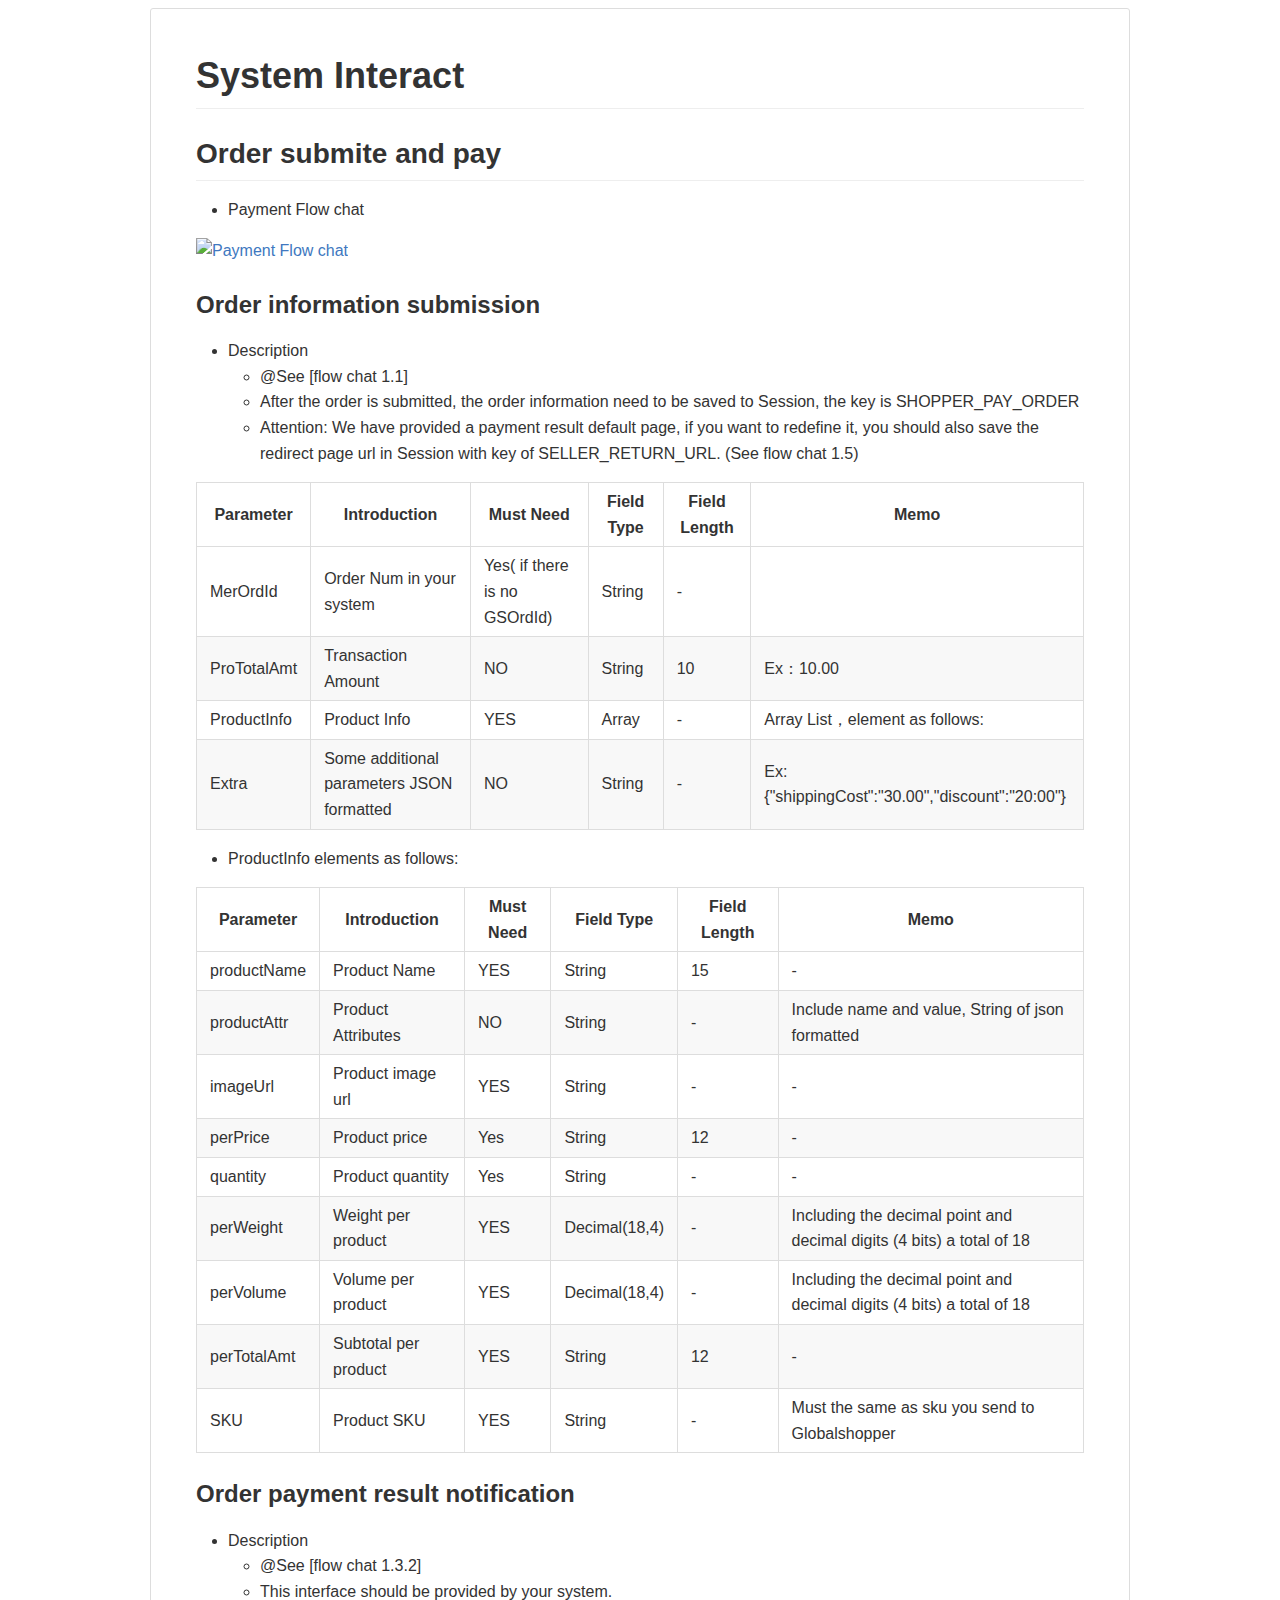
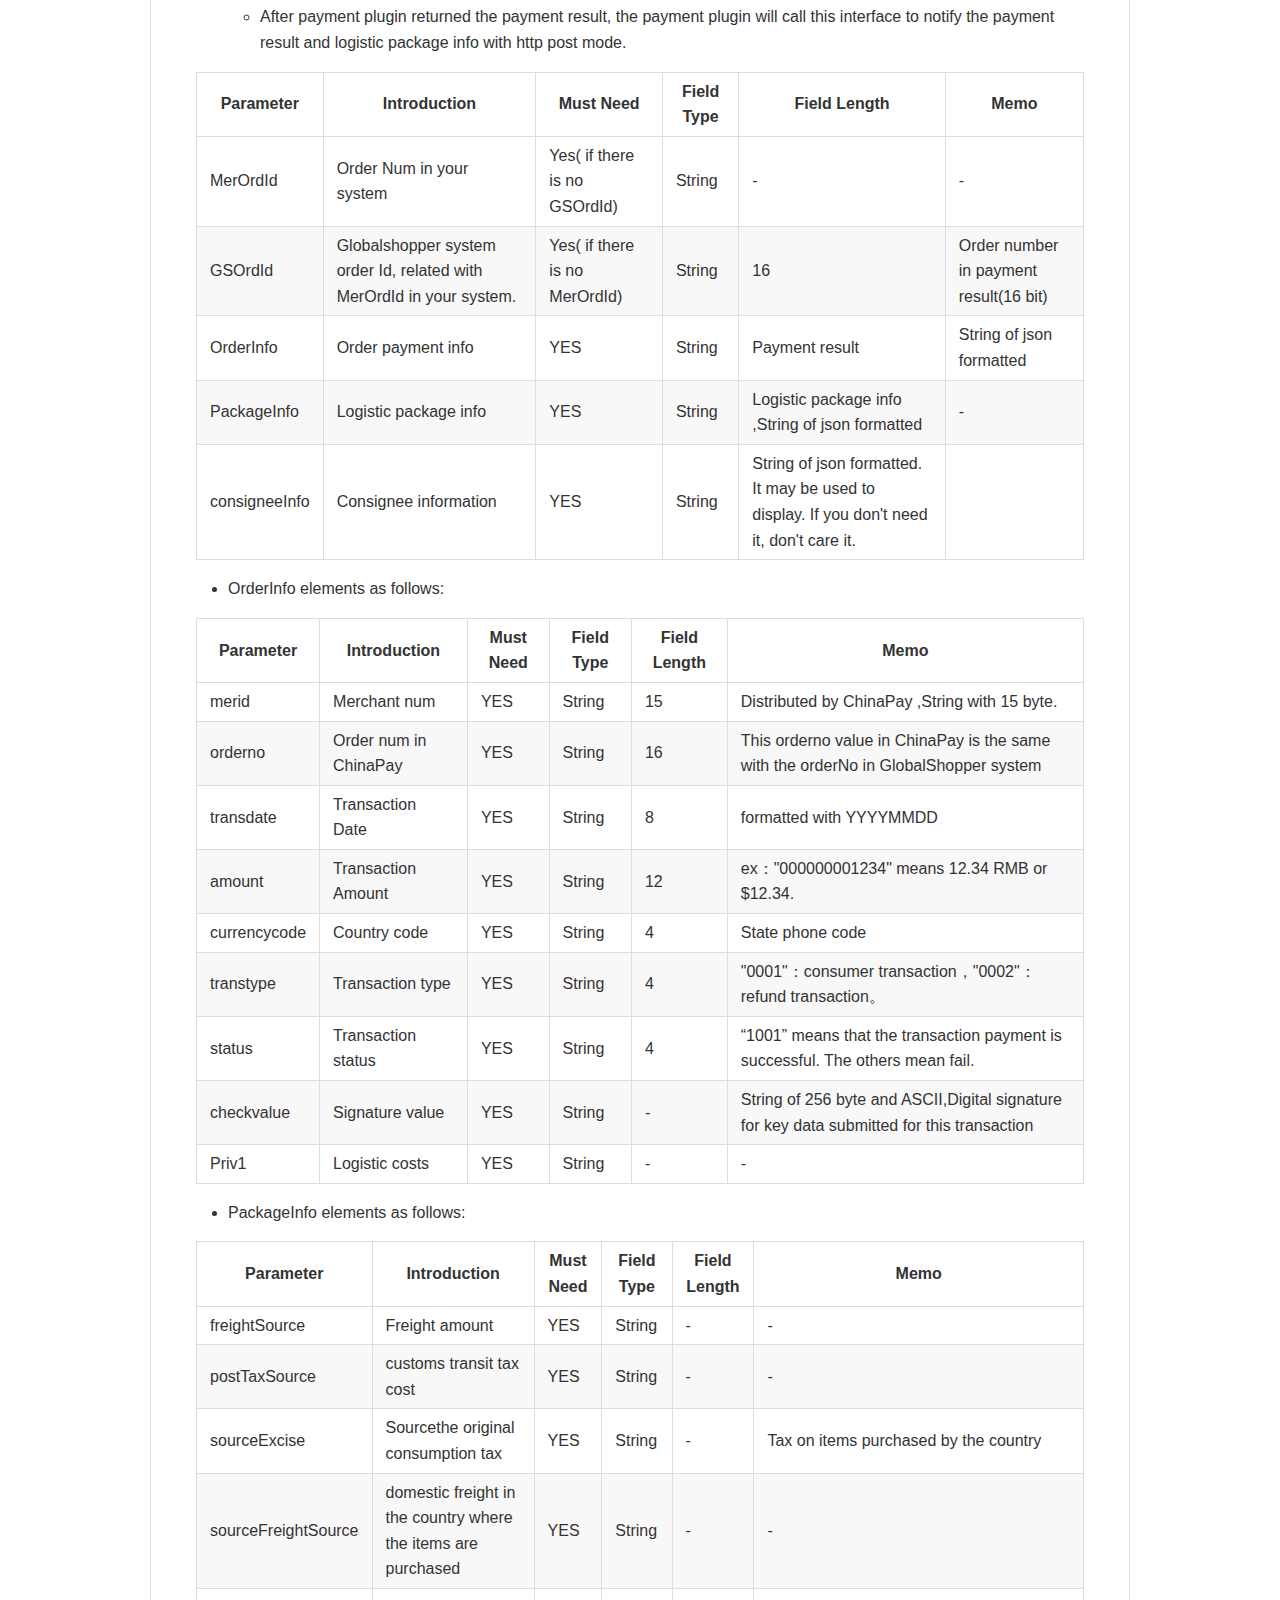
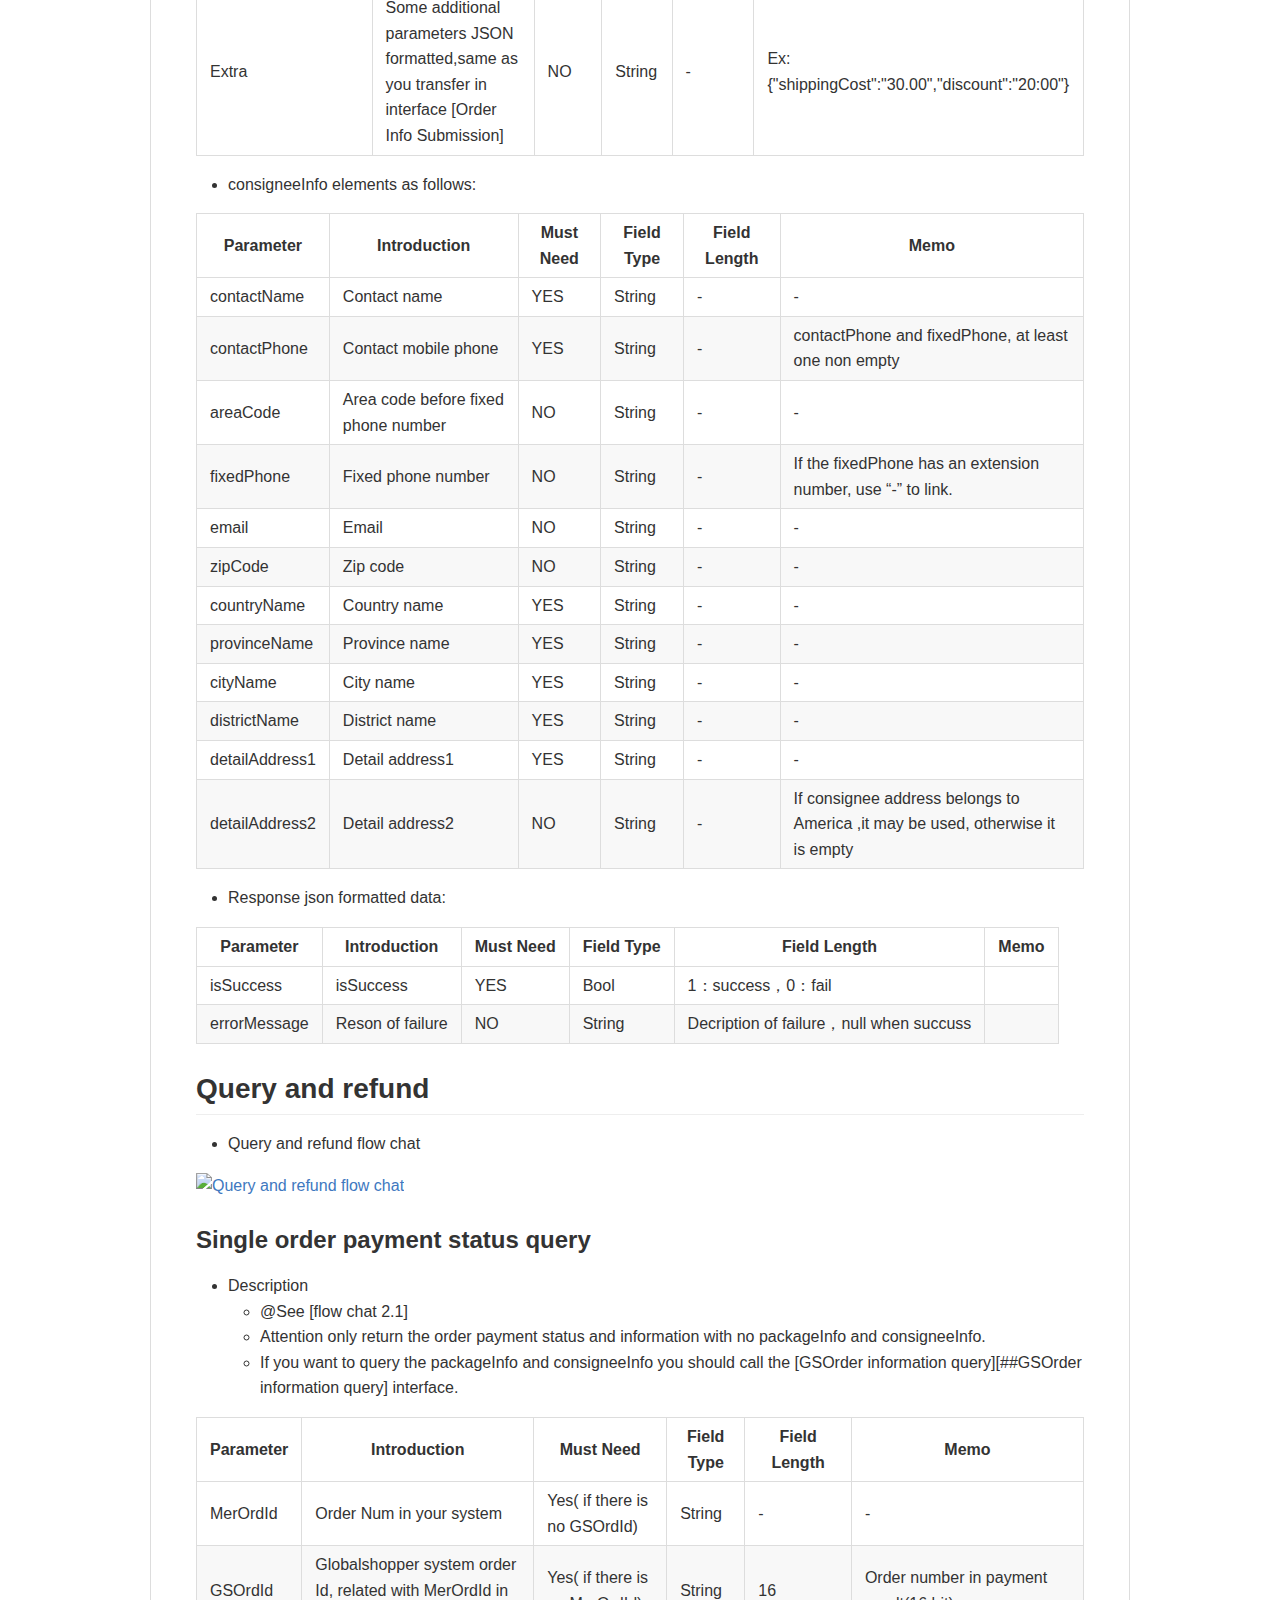
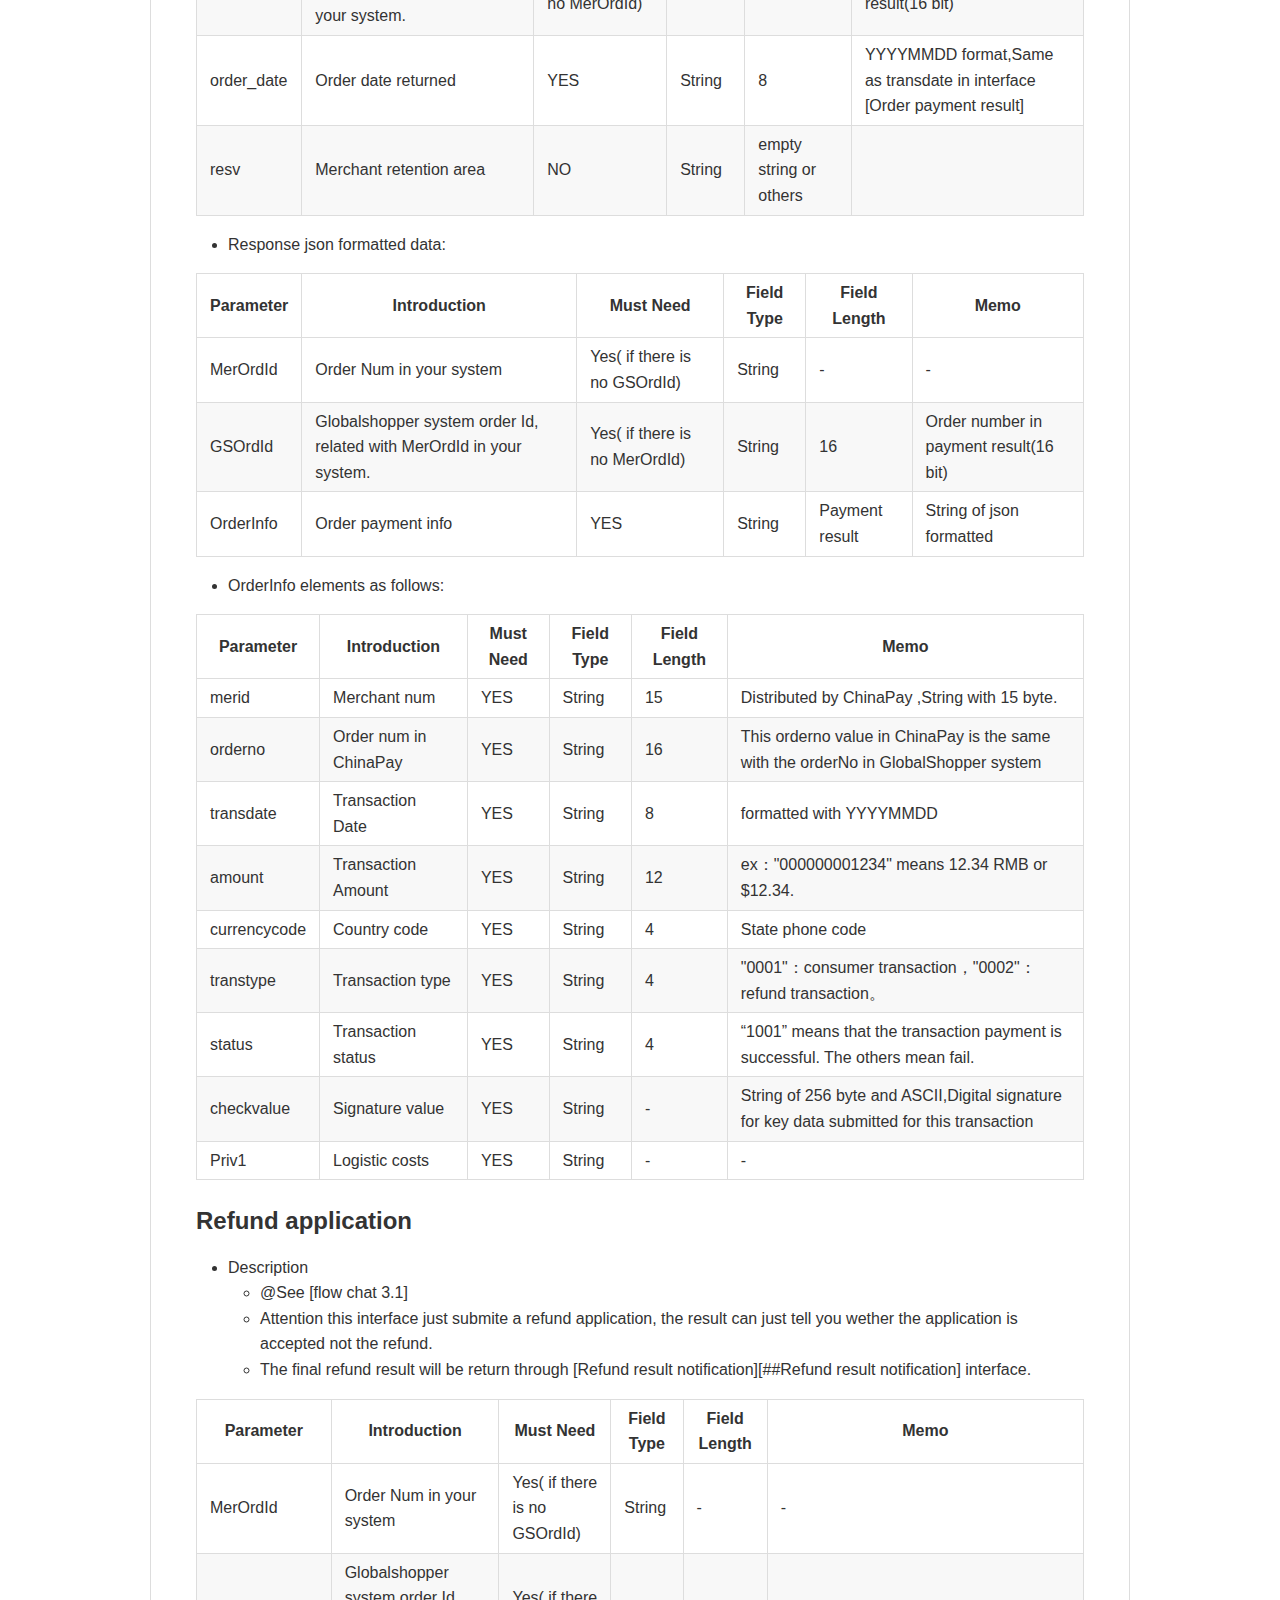
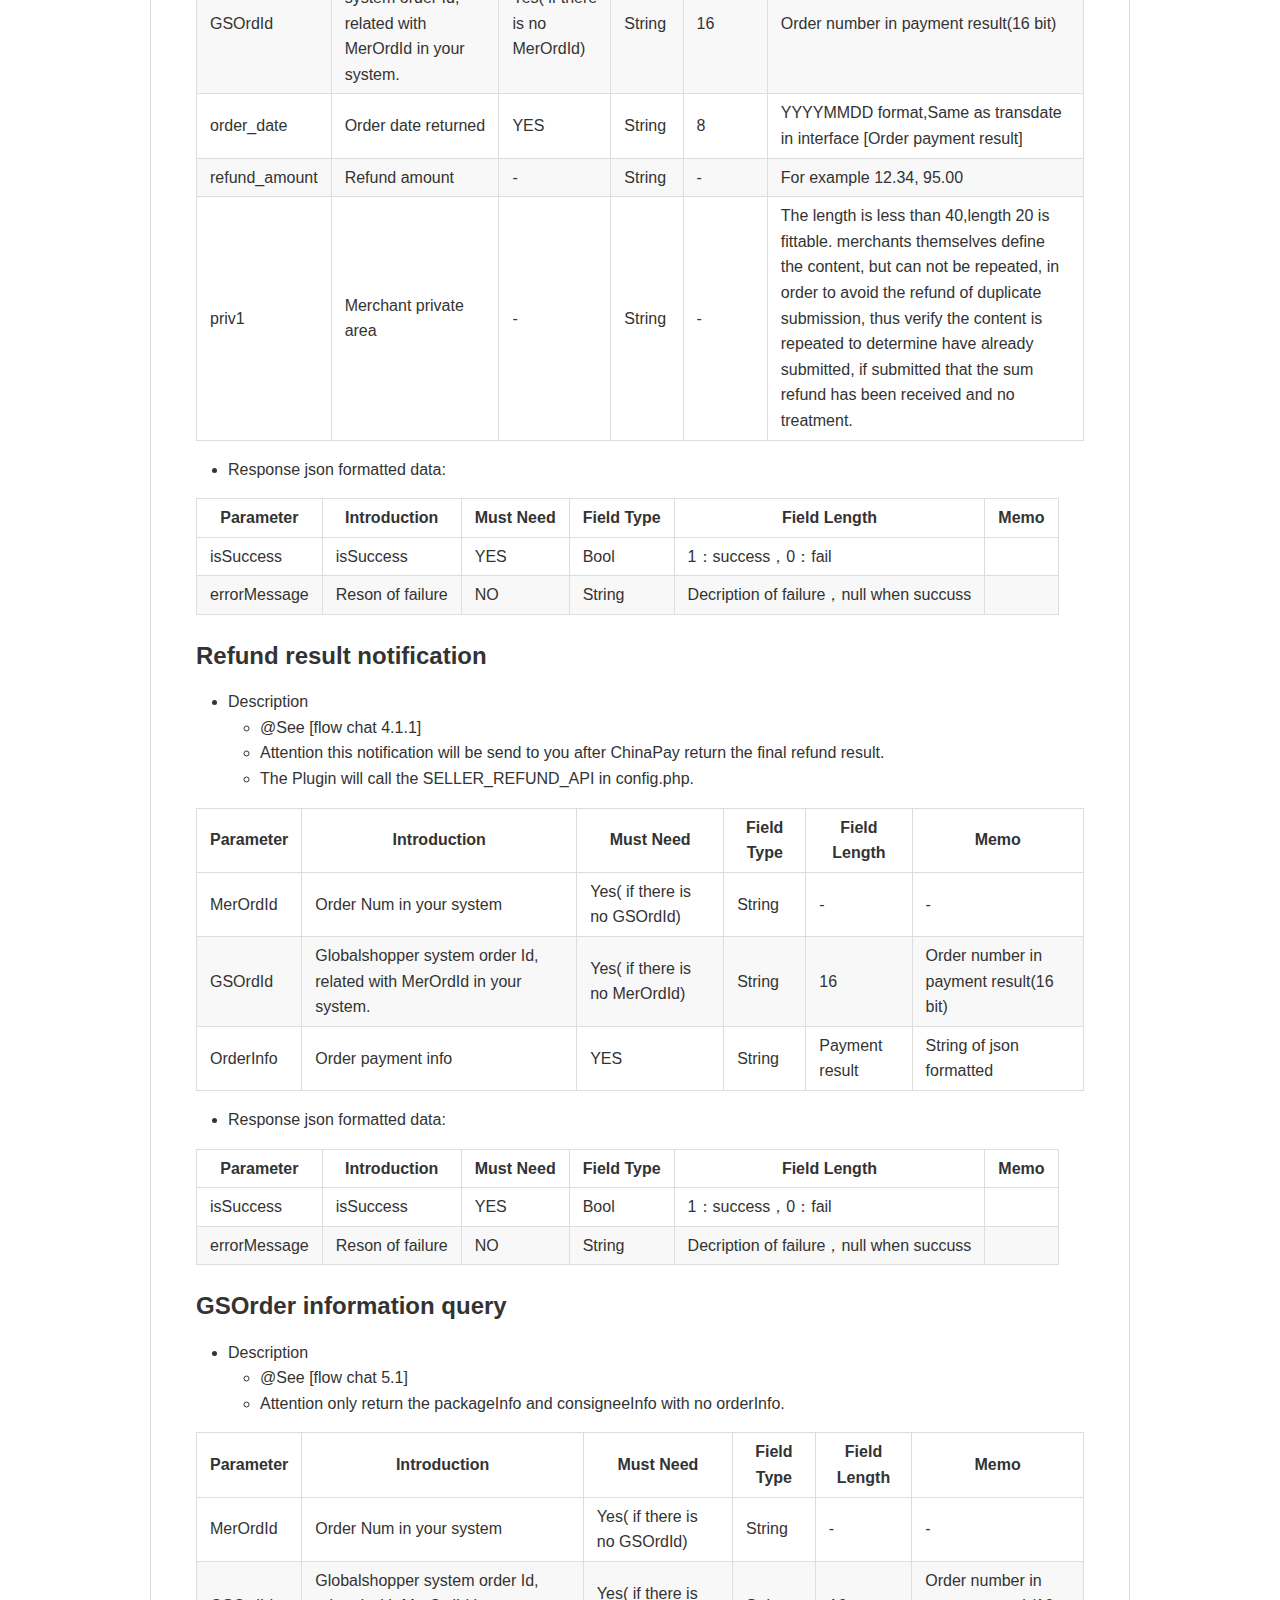
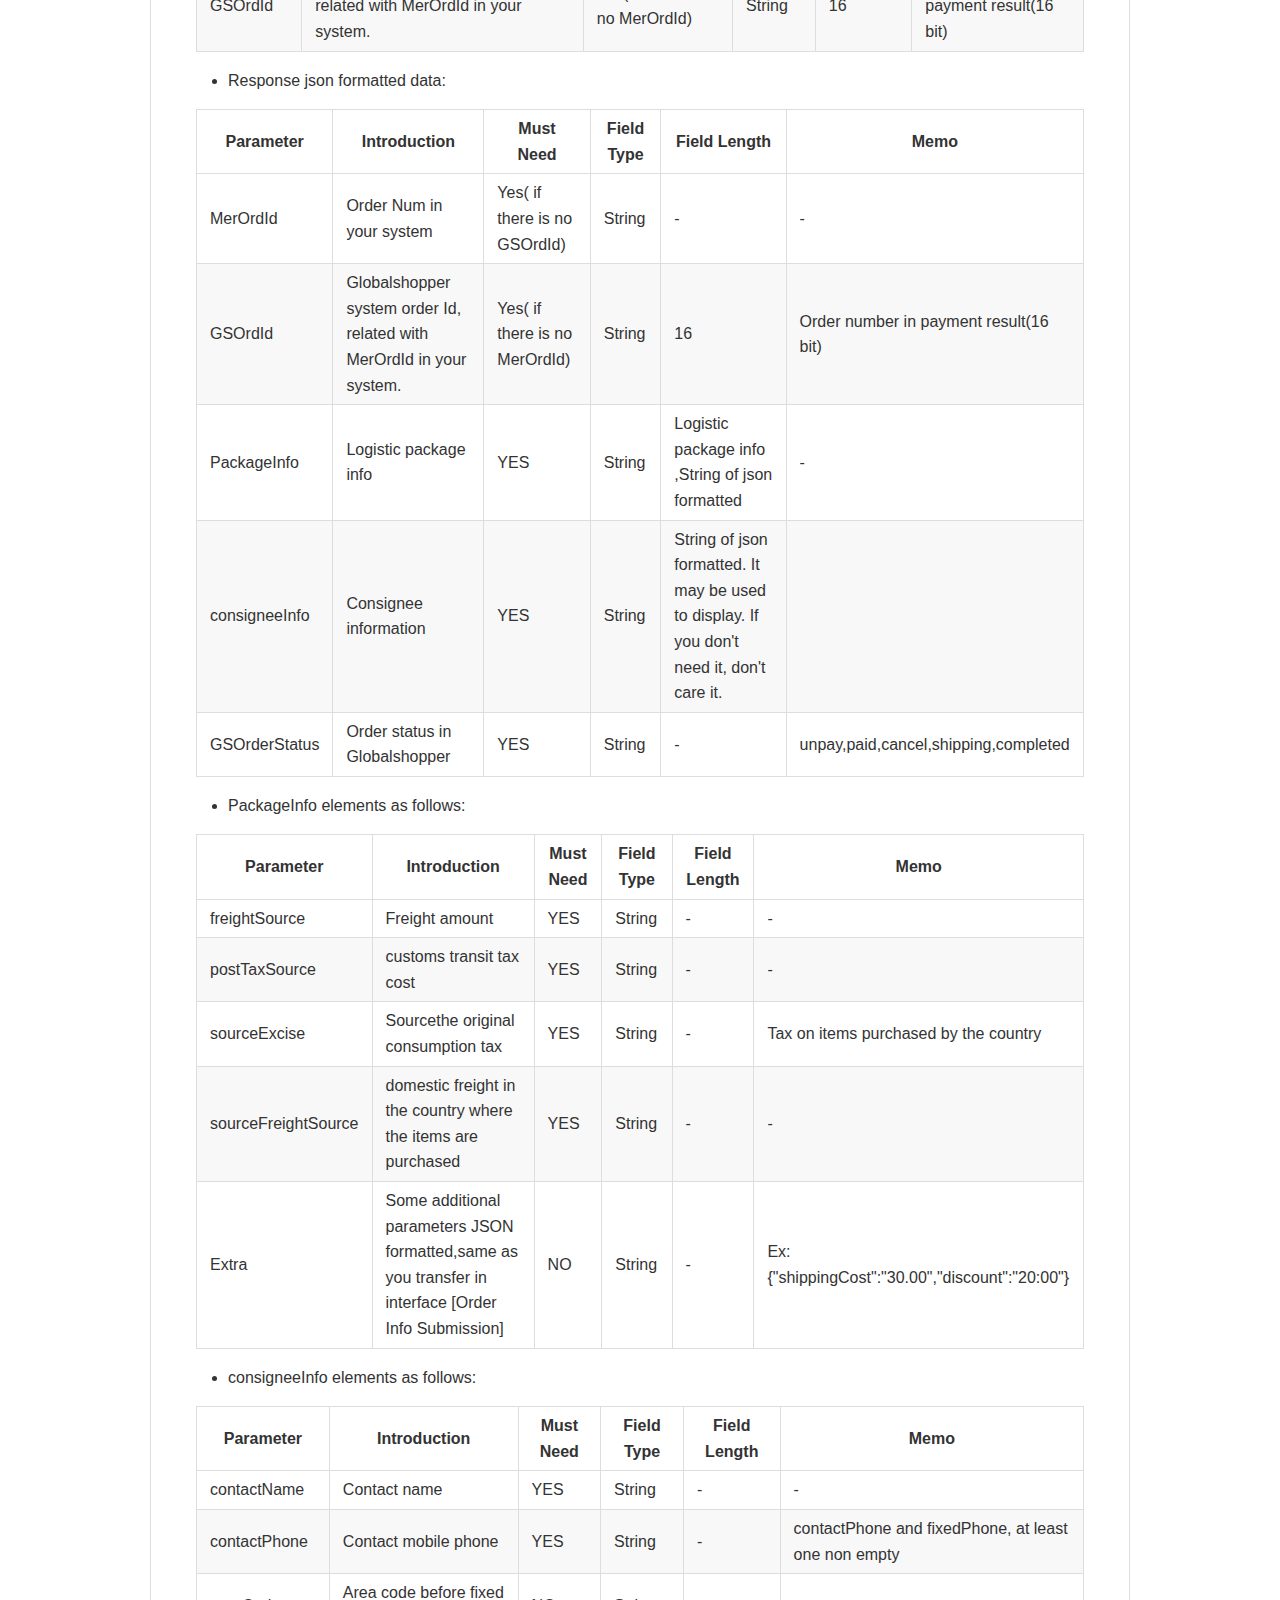
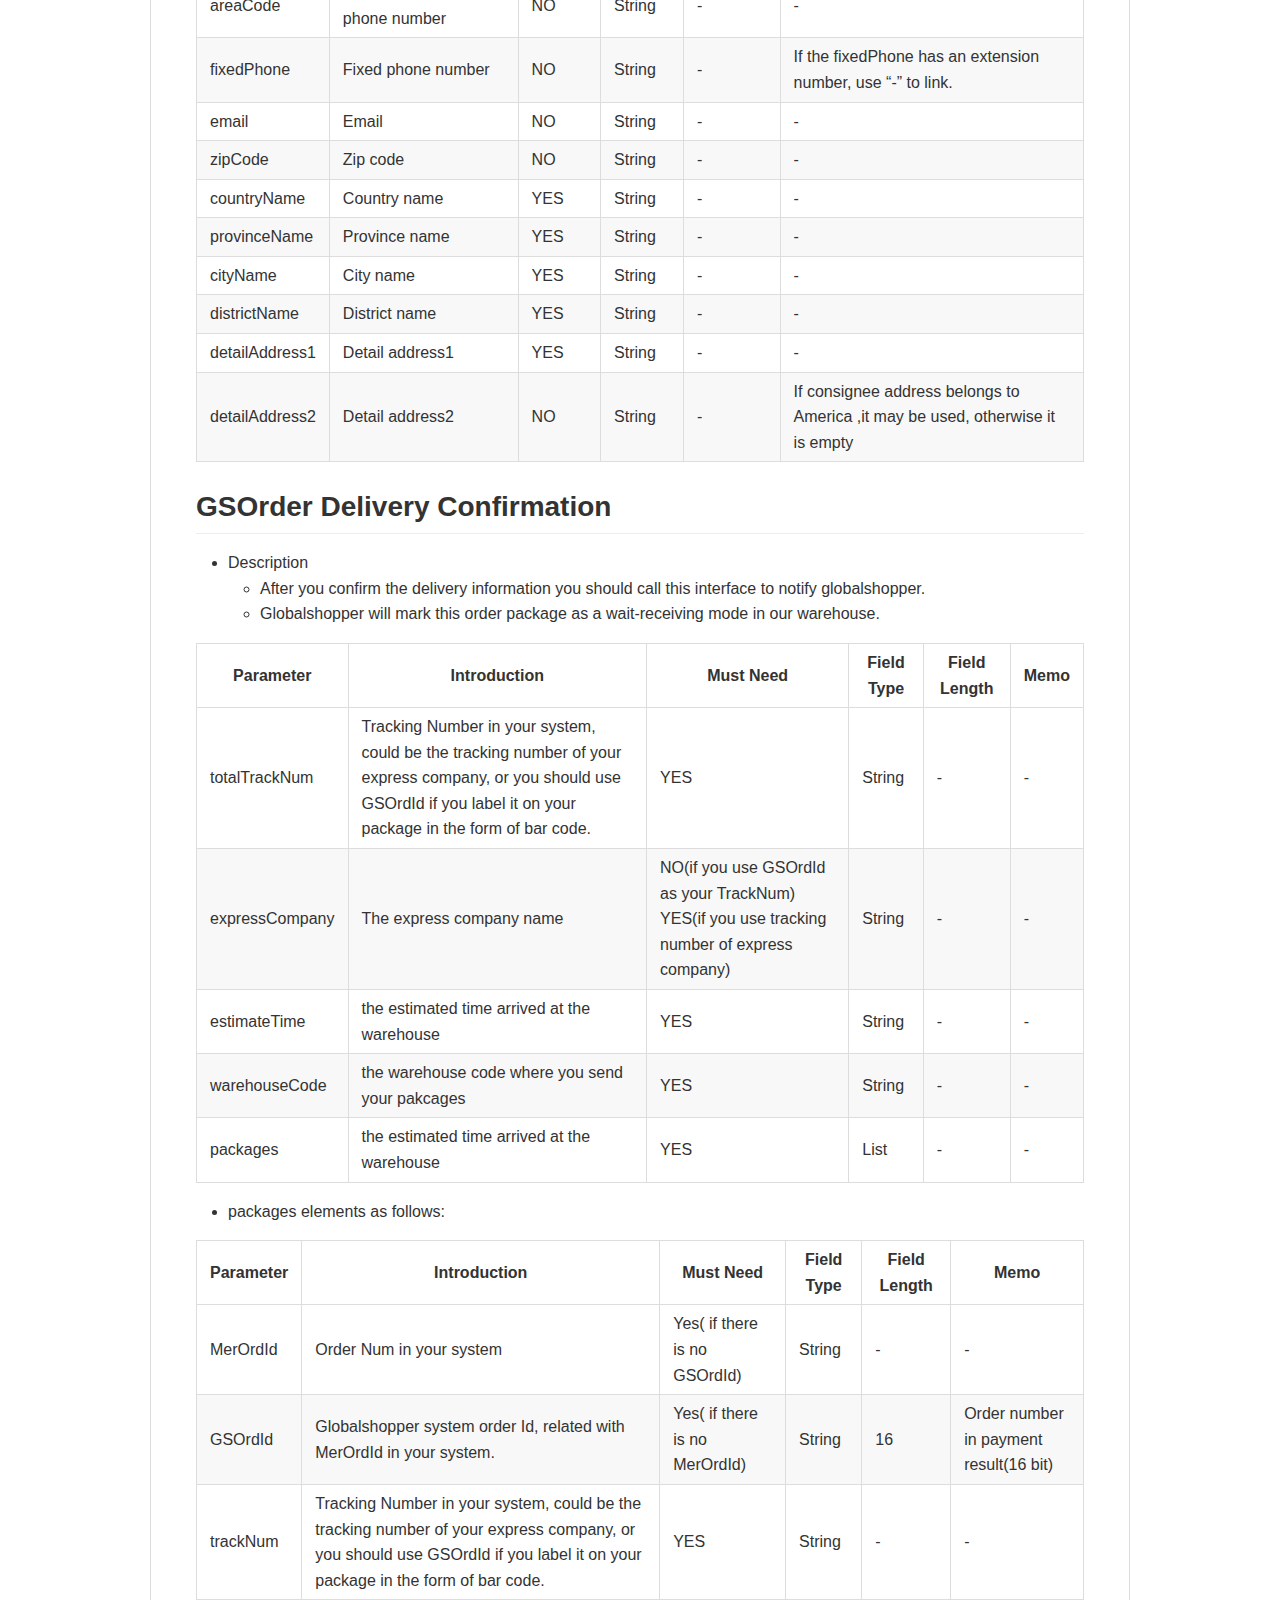
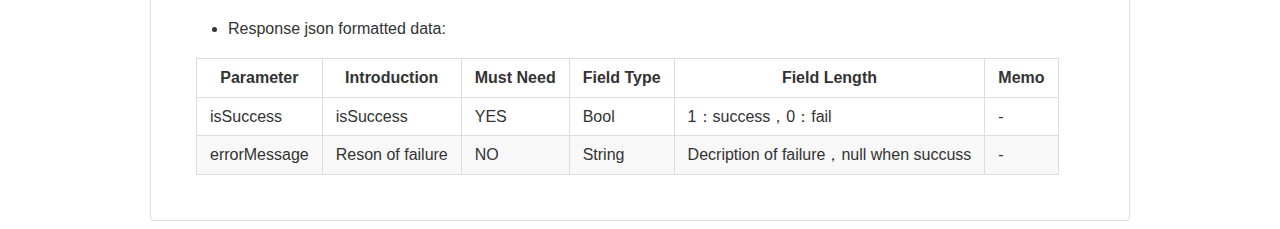
==== interface_specify.html @ ca8afe88 "sasha" ====
<!DOCTYPE html><html><head><meta charset="utf-8"><style>@font-face {
  font-family: octicons-anchor;
  src: url([data-uri]) format('woff');
}

* {
    box-sizing: border-box;
}

body {
    width: 980px;
    margin-right: auto;
    margin-left: auto;
}

body .markdown-body {
    padding: 45px;
    border: 1px solid #ddd;
    border-radius: 3px;
    word-wrap: break-word;
}

pre {
    font: 12px Consolas, "Liberation Mono", Menlo, Courier, monospace;
}

.markdown-body {
  -webkit-text-size-adjust: 100%;
  text-size-adjust: 100%;
  color: #333;
  font-family: "Helvetica Neue", Helvetica, "Segoe UI", Arial, freesans, sans-serif, "Apple Color Emoji", "Segoe UI Emoji", "Segoe UI Symbol";
  font-size: 16px;
  line-height: 1.6;
  word-wrap: break-word;
}

.markdown-body a {
  background-color: transparent;
}

.markdown-body a:active,
.markdown-body a:hover {
  outline: 0;
}

.markdown-body strong {
  font-weight: bold;
}

.markdown-body h1 {
  font-size: 2em;
  margin: 0.67em 0;
}

.markdown-body img {
  border: 0;
}

.markdown-body hr {
  box-sizing: content-box;
  height: 0;
}

.markdown-body pre {
  overflow: auto;
}

.markdown-body code,
.markdown-body kbd,
.markdown-body pre {
  font-family: monospace, monospace;
  font-size: 1em;
}

.markdown-body input {
  color: inherit;
  font: inherit;
  margin: 0;
}

.markdown-body html input[disabled] {
  cursor: default;
}

.markdown-body input {
  line-height: normal;
}

.markdown-body input[type="checkbox"] {
  box-sizing: border-box;
  padding: 0;
}

.markdown-body table {
  border-collapse: collapse;
  border-spacing: 0;
}

.markdown-body td,
.markdown-body th {
  padding: 0;
}

.markdown-body input {
  font: 13px / 1.4 Helvetica, arial, nimbussansl, liberationsans, freesans, clean, sans-serif, "Apple Color Emoji", "Segoe UI Emoji", "Segoe UI Symbol";
}

.markdown-body a {
  color: #4078c0;
  text-decoration: none;
}

.markdown-body a:hover,
.markdown-body a:active {
  text-decoration: underline;
}

.markdown-body hr {
  height: 0;
  margin: 15px 0;
  overflow: hidden;
  background: transparent;
  border: 0;
  border-bottom: 1px solid #ddd;
}

.markdown-body hr:before {
  display: table;
  content: "";
}

.markdown-body hr:after {
  display: table;
  clear: both;
  content: "";
}

.markdown-body h1,
.markdown-body h2,
.markdown-body h3,
.markdown-body h4,
.markdown-body h5,
.markdown-body h6 {
  margin-top: 15px;
  margin-bottom: 15px;
  line-height: 1.1;
}

.markdown-body h1 {
  font-size: 30px;
}

.markdown-body h2 {
  font-size: 21px;
}

.markdown-body h3 {
  font-size: 16px;
}

.markdown-body h4 {
  font-size: 14px;
}

.markdown-body h5 {
  font-size: 12px;
}

.markdown-body h6 {
  font-size: 11px;
}

.markdown-body blockquote {
  margin: 0;
}

.markdown-body ul,
.markdown-body ol {
  padding: 0;
  margin-top: 0;
  margin-bottom: 0;
}

.markdown-body ol ol,
.markdown-body ul ol {
  list-style-type: lower-roman;
}

.markdown-body ul ul ol,
.markdown-body ul ol ol,
.markdown-body ol ul ol,
.markdown-body ol ol ol {
  list-style-type: lower-alpha;
}

.markdown-body dd {
  margin-left: 0;
}

.markdown-body code {
  font-family: Consolas, "Liberation Mono", Menlo, Courier, monospace;
  font-size: 12px;
}

.markdown-body pre {
  margin-top: 0;
  margin-bottom: 0;
  font: 12px Consolas, "Liberation Mono", Menlo, Courier, monospace;
}

.markdown-body .select::-ms-expand {
  opacity: 0;
}

.markdown-body .octicon {
  font: normal normal normal 16px/1 octicons-anchor;
  display: inline-block;
  text-decoration: none;
  text-rendering: auto;
  -webkit-font-smoothing: antialiased;
  -moz-osx-font-smoothing: grayscale;
  -webkit-user-select: none;
  -moz-user-select: none;
  -ms-user-select: none;
  user-select: none;
}

.markdown-body .octicon-link:before {
  content: '\f05c';
}

.markdown-body:before {
  display: table;
  content: "";
}

.markdown-body:after {
  display: table;
  clear: both;
  content: "";
}

.markdown-body>*:first-child {
  margin-top: 0 !important;
}

.markdown-body>*:last-child {
  margin-bottom: 0 !important;
}

.markdown-body a:not([href]) {
  color: inherit;
  text-decoration: none;
}

.markdown-body .anchor {
  display: inline-block;
  padding-right: 2px;
  margin-left: -18px;
}

.markdown-body .anchor:focus {
  outline: none;
}

.markdown-body h1,
.markdown-body h2,
.markdown-body h3,
.markdown-body h4,
.markdown-body h5,
.markdown-body h6 {
  margin-top: 1em;
  margin-bottom: 16px;
  font-weight: bold;
  line-height: 1.4;
}

.markdown-body h1 .octicon-link,
.markdown-body h2 .octicon-link,
.markdown-body h3 .octicon-link,
.markdown-body h4 .octicon-link,
.markdown-body h5 .octicon-link,
.markdown-body h6 .octicon-link {
  color: #000;
  vertical-align: middle;
  visibility: hidden;
}

.markdown-body h1:hover .anchor,
.markdown-body h2:hover .anchor,
.markdown-body h3:hover .anchor,
.markdown-body h4:hover .anchor,
.markdown-body h5:hover .anchor,
.markdown-body h6:hover .anchor {
  text-decoration: none;
}

.markdown-body h1:hover .anchor .octicon-link,
.markdown-body h2:hover .anchor .octicon-link,
.markdown-body h3:hover .anchor .octicon-link,
.markdown-body h4:hover .anchor .octicon-link,
.markdown-body h5:hover .anchor .octicon-link,
.markdown-body h6:hover .anchor .octicon-link {
  visibility: visible;
}

.markdown-body h1 {
  padding-bottom: 0.3em;
  font-size: 2.25em;
  line-height: 1.2;
  border-bottom: 1px solid #eee;
}

.markdown-body h1 .anchor {
  line-height: 1;
}

.markdown-body h2 {
  padding-bottom: 0.3em;
  font-size: 1.75em;
  line-height: 1.225;
  border-bottom: 1px solid #eee;
}

.markdown-body h2 .anchor {
  line-height: 1;
}

.markdown-body h3 {
  font-size: 1.5em;
  line-height: 1.43;
}

.markdown-body h3 .anchor {
  line-height: 1.2;
}

.markdown-body h4 {
  font-size: 1.25em;
}

.markdown-body h4 .anchor {
  line-height: 1.2;
}

.markdown-body h5 {
  font-size: 1em;
}

.markdown-body h5 .anchor {
  line-height: 1.1;
}

.markdown-body h6 {
  font-size: 1em;
  color: #777;
}

.markdown-body h6 .anchor {
  line-height: 1.1;
}

.markdown-body p,
.markdown-body blockquote,
.markdown-body ul,
.markdown-body ol,
.markdown-body dl,
.markdown-body table,
.markdown-body pre {
  margin-top: 0;
  margin-bottom: 16px;
}

.markdown-body hr {
  height: 4px;
  padding: 0;
  margin: 16px 0;
  background-color: #e7e7e7;
  border: 0 none;
}

.markdown-body ul,
.markdown-body ol {
  padding-left: 2em;
}

.markdown-body ul ul,
.markdown-body ul ol,
.markdown-body ol ol,
.markdown-body ol ul {
  margin-top: 0;
  margin-bottom: 0;
}

.markdown-body li>p {
  margin-top: 16px;
}

.markdown-body dl {
  padding: 0;
}

.markdown-body dl dt {
  padding: 0;
  margin-top: 16px;
  font-size: 1em;
  font-style: italic;
  font-weight: bold;
}

.markdown-body dl dd {
  padding: 0 16px;
  margin-bottom: 16px;
}

.markdown-body blockquote {
  padding: 0 15px;
  color: #777;
  border-left: 4px solid #ddd;
}

.markdown-body blockquote>:first-child {
  margin-top: 0;
}

.markdown-body blockquote>:last-child {
  margin-bottom: 0;
}

.markdown-body table {
  display: block;
  width: 100%;
  overflow: auto;
  word-break: normal;
  word-break: keep-all;
}

.markdown-body table th {
  font-weight: bold;
}

.markdown-body table th,
.markdown-body table td {
  padding: 6px 13px;
  border: 1px solid #ddd;
}

.markdown-body table tr {
  background-color: #fff;
  border-top: 1px solid #ccc;
}

.markdown-body table tr:nth-child(2n) {
  background-color: #f8f8f8;
}

.markdown-body img {
  max-width: 100%;
  box-sizing: content-box;
  background-color: #fff;
}

.markdown-body code {
  padding: 0;
  padding-top: 0.2em;
  padding-bottom: 0.2em;
  margin: 0;
  font-size: 85%;
  background-color: rgba(0,0,0,0.04);
  border-radius: 3px;
}

.markdown-body code:before,
.markdown-body code:after {
  letter-spacing: -0.2em;
  content: "\00a0";
}

.markdown-body pre>code {
  padding: 0;
  margin: 0;
  font-size: 100%;
  word-break: normal;
  white-space: pre;
  background: transparent;
  border: 0;
}

.markdown-body .highlight {
  margin-bottom: 16px;
}

.markdown-body .highlight pre,
.markdown-body pre {
  padding: 16px;
  overflow: auto;
  font-size: 85%;
  line-height: 1.45;
  background-color: #f7f7f7;
  border-radius: 3px;
}

.markdown-body .highlight pre {
  margin-bottom: 0;
  word-break: normal;
}

.markdown-body pre {
  word-wrap: normal;
}

.markdown-body pre code {
  display: inline;
  max-width: initial;
  padding: 0;
  margin: 0;
  overflow: initial;
  line-height: inherit;
  word-wrap: normal;
  background-color: transparent;
  border: 0;
}

.markdown-body pre code:before,
.markdown-body pre code:after {
  content: normal;
}

.markdown-body kbd {
  display: inline-block;
  padding: 3px 5px;
  font-size: 11px;
  line-height: 10px;
  color: #555;
  vertical-align: middle;
  background-color: #fcfcfc;
  border: solid 1px #ccc;
  border-bottom-color: #bbb;
  border-radius: 3px;
  box-shadow: inset 0 -1px 0 #bbb;
}

.markdown-body .pl-c {
  color: #969896;
}

.markdown-body .pl-c1,
.markdown-body .pl-s .pl-v {
  color: #0086b3;
}

.markdown-body .pl-e,
.markdown-body .pl-en {
  color: #795da3;
}

.markdown-body .pl-s .pl-s1,
.markdown-body .pl-smi {
  color: #333;
}

.markdown-body .pl-ent {
  color: #63a35c;
}

.markdown-body .pl-k {
  color: #a71d5d;
}

.markdown-body .pl-pds,
.markdown-body .pl-s,
.markdown-body .pl-s .pl-pse .pl-s1,
.markdown-body .pl-sr,
.markdown-body .pl-sr .pl-cce,
.markdown-body .pl-sr .pl-sra,
.markdown-body .pl-sr .pl-sre {
  color: #183691;
}

.markdown-body .pl-v {
  color: #ed6a43;
}

.markdown-body .pl-id {
  color: #b52a1d;
}

.markdown-body .pl-ii {
  background-color: #b52a1d;
  color: #f8f8f8;
}

.markdown-body .pl-sr .pl-cce {
  color: #63a35c;
  font-weight: bold;
}

.markdown-body .pl-ml {
  color: #693a17;
}

.markdown-body .pl-mh,
.markdown-body .pl-mh .pl-en,
.markdown-body .pl-ms {
  color: #1d3e81;
  font-weight: bold;
}

.markdown-body .pl-mq {
  color: #008080;
}

.markdown-body .pl-mi {
  color: #333;
  font-style: italic;
}

.markdown-body .pl-mb {
  color: #333;
  font-weight: bold;
}

.markdown-body .pl-md {
  background-color: #ffecec;
  color: #bd2c00;
}

.markdown-body .pl-mi1 {
  background-color: #eaffea;
  color: #55a532;
}

.markdown-body .pl-mdr {
  color: #795da3;
  font-weight: bold;
}

.markdown-body .pl-mo {
  color: #1d3e81;
}

.markdown-body kbd {
  display: inline-block;
  padding: 3px 5px;
  font: 11px Consolas, "Liberation Mono", Menlo, Courier, monospace;
  line-height: 10px;
  color: #555;
  vertical-align: middle;
  background-color: #fcfcfc;
  border: solid 1px #ccc;
  border-bottom-color: #bbb;
  border-radius: 3px;
  box-shadow: inset 0 -1px 0 #bbb;
}

.markdown-body .plan-price-unit {
  color: #767676;
  font-weight: normal;
}

.markdown-body .task-list-item {
  list-style-type: none;
}

.markdown-body .task-list-item+.task-list-item {
  margin-top: 3px;
}

.markdown-body .task-list-item input {
  margin: 0 0.35em 0.25em -1.6em;
  vertical-align: middle;
}

.markdown-body .plan-choice {
  padding: 15px;
  padding-left: 40px;
  display: block;
  border: 1px solid #e0e0e0;
  position: relative;
  font-weight: normal;
  background-color: #fafafa;
}

.markdown-body .plan-choice.open {
  background-color: #fff;
}

.markdown-body .plan-choice.open .plan-choice-seat-breakdown {
  display: block;
}

.markdown-body .plan-choice-free {
  border-radius: 3px 3px 0 0;
}

.markdown-body .plan-choice-paid {
  border-radius: 0 0 3px 3px;
  border-top: 0;
  margin-bottom: 20px;
}

.markdown-body .plan-choice-radio {
  position: absolute;
  left: 15px;
  top: 18px;
}

.markdown-body .plan-choice-exp {
  color: #999;
  font-size: 12px;
  margin-top: 5px;
}

.markdown-body .plan-choice-seat-breakdown {
  margin-top: 10px;
  display: none;
}

.markdown-body :checked+.radio-label {
  z-index: 1;
  position: relative;
  border-color: #4078c0;
}
</style><title>interface_specify</title></head><body><article class="markdown-body"><h1>
<a id="user-content-system-interact" class="anchor" href="#system-interact" aria-hidden="true"><span aria-hidden="true" class="octicon octicon-link"></span></a>System Interact</h1>

<h2>
<a id="user-content-order-submite-and-pay" class="anchor" href="#order-submite-and-pay" aria-hidden="true"><span aria-hidden="true" class="octicon octicon-link"></span></a>Order submite and pay</h2>

<ul>
<li>Payment Flow chat</li>
</ul>

<p><a href="https://camo.githubusercontent.com/f301d980c622930bf304fdb97e2c20639abff24f/68747470733a2f2f676c6f62616c73686f707065722e6769746875622e696f2f47535061792d7068702f6173736574732f67735f7061795f666c6f772e706e67" target="_blank"><img src="https://camo.githubusercontent.com/f301d980c622930bf304fdb97e2c20639abff24f/68747470733a2f2f676c6f62616c73686f707065722e6769746875622e696f2f47535061792d7068702f6173736574732f67735f7061795f666c6f772e706e67" alt="Payment Flow chat" data-canonical-src="https://globalshopper.github.io/GSPay-php/assets/gs_pay_flow.png" style="max-width:100%;"></a></p>

<h3>
<a id="user-content-order-information-submission" class="anchor" href="#order-information-submission" aria-hidden="true"><span aria-hidden="true" class="octicon octicon-link"></span></a>Order information submission</h3>

<ul>
<li>Description

<ul>
<li>@See [flow chat 1.1]</li>
<li>After the order is submitted, the order information need to be saved to Session, the key is SHOPPER_PAY_ORDER</li>
<li>Attention: We have provided a payment result default page, if you want to redefine it, you should also save the redirect page url in Session with key of SELLER_RETURN_URL. (See flow chat 1.5)</li>
</ul>
</li>
</ul>

<table>
<thead>
<tr>
<th>Parameter</th>
<th>Introduction</th>
<th>Must Need</th>
<th>Field Type</th>
<th>Field Length</th>
<th>Memo</th>
</tr>
</thead>
<tbody>
<tr>
<td>MerOrdId</td>
<td>Order Num in your system</td>
<td>Yes( if there is no GSOrdId)</td>
<td>String</td>
<td>-</td>
<td></td>
</tr>
<tr>
<td>ProTotalAmt</td>
<td>Transaction Amount</td>
<td>NO</td>
<td>String</td>
<td>10</td>
<td>Ex：10.00</td>
</tr>
<tr>
<td>ProductInfo</td>
<td>Product Info</td>
<td>YES</td>
<td>Array</td>
<td>-</td>
<td>Array List，element as follows:</td>
</tr>
<tr>
<td>Extra</td>
<td>Some additional parameters JSON formatted</td>
<td>NO</td>
<td>String</td>
<td>-</td>
<td>Ex:{"shippingCost":"30.00","discount":"20:00"}</td>
</tr>
</tbody>
</table>

<ul>
<li>ProductInfo elements as follows:</li>
</ul>

<table>
<thead>
<tr>
<th>Parameter</th>
<th>Introduction</th>
<th>Must Need</th>
<th>Field Type</th>
<th>Field Length</th>
<th>Memo</th>
</tr>
</thead>
<tbody>
<tr>
<td>productName</td>
<td>Product Name</td>
<td>YES</td>
<td>String</td>
<td>15</td>
<td>-</td>
</tr>
<tr>
<td>productAttr</td>
<td>Product Attributes</td>
<td>NO</td>
<td>String</td>
<td>-</td>
<td>Include name and value, String of json formatted</td>
</tr>
<tr>
<td>imageUrl</td>
<td>Product image url</td>
<td>YES</td>
<td>String</td>
<td>-</td>
<td>-</td>
</tr>
<tr>
<td>perPrice</td>
<td>Product price</td>
<td>Yes</td>
<td>String</td>
<td>12</td>
<td>-</td>
</tr>
<tr>
<td>quantity</td>
<td>Product quantity</td>
<td>Yes</td>
<td>String</td>
<td>-</td>
<td>-</td>
</tr>
<tr>
<td>perWeight</td>
<td>Weight per product</td>
<td>YES</td>
<td>Decimal(18,4)</td>
<td>-</td>
<td>Including the decimal point and decimal digits (4 bits) a total of 18</td>
</tr>
<tr>
<td>perVolume</td>
<td>Volume per product</td>
<td>YES</td>
<td>Decimal(18,4)</td>
<td>-</td>
<td>Including the decimal point and decimal digits (4 bits) a total of 18</td>
</tr>
<tr>
<td>perTotalAmt</td>
<td>Subtotal per product</td>
<td>YES</td>
<td>String</td>
<td>12</td>
<td>-</td>
</tr>
<tr>
<td>SKU</td>
<td>Product SKU</td>
<td>YES</td>
<td>String</td>
<td>-</td>
<td>Must the same as sku you send to Globalshopper</td>
</tr>
</tbody>
</table>

<h3>
<a id="user-content-order-payment-result-notification" class="anchor" href="#order-payment-result-notification" aria-hidden="true"><span aria-hidden="true" class="octicon octicon-link"></span></a>Order payment result notification</h3>

<ul>
<li>Description

<ul>
<li>@See [flow chat 1.3.2]</li>
<li>This interface should be provided by your system.</li>
<li>After payment plugin returned the payment result, the payment plugin will call this interface to notify the payment result and logistic package info with http post mode.</li>
</ul>
</li>
</ul>

<table>
<thead>
<tr>
<th>Parameter</th>
<th>Introduction</th>
<th>Must Need</th>
<th>Field Type</th>
<th>Field Length</th>
<th>Memo</th>
</tr>
</thead>
<tbody>
<tr>
<td>MerOrdId</td>
<td>Order Num in your system</td>
<td>Yes( if there is no GSOrdId)</td>
<td>String</td>
<td>-</td>
<td>-</td>
</tr>
<tr>
<td>GSOrdId</td>
<td>Globalshopper system order Id, related with MerOrdId in your system.</td>
<td>Yes( if there is no MerOrdId)</td>
<td>String</td>
<td>16</td>
<td>Order number in payment result(16 bit)</td>
</tr>
<tr>
<td>OrderInfo</td>
<td>Order payment info</td>
<td>YES</td>
<td>String</td>
<td>Payment result</td>
<td>String of json formatted</td>
</tr>
<tr>
<td>PackageInfo</td>
<td>Logistic package info</td>
<td>YES</td>
<td>String</td>
<td>Logistic package info ,String of json formatted</td>
<td>-</td>
</tr>
<tr>
<td>consigneeInfo</td>
<td>Consignee information</td>
<td>YES</td>
<td>String</td>
<td>String of json formatted. It may be used  to display. If you don't need it, don't care it.</td>
<td></td>
</tr>
</tbody>
</table>

<ul>
<li>OrderInfo elements as follows:</li>
</ul>

<table>
<thead>
<tr>
<th>Parameter</th>
<th>Introduction</th>
<th>Must Need</th>
<th>Field Type</th>
<th>Field Length</th>
<th>Memo</th>
</tr>
</thead>
<tbody>
<tr>
<td>merid</td>
<td>Merchant num</td>
<td>YES</td>
<td>String</td>
<td>15</td>
<td>Distributed by ChinaPay ,String with 15 byte.</td>
</tr>
<tr>
<td>orderno</td>
<td>Order num in ChinaPay</td>
<td>YES</td>
<td>String</td>
<td>16</td>
<td>This orderno value in ChinaPay is the same with the orderNo in GlobalShopper system</td>
</tr>
<tr>
<td>transdate</td>
<td>Transaction Date</td>
<td>YES</td>
<td>String</td>
<td>8</td>
<td>formatted with YYYYMMDD</td>
</tr>
<tr>
<td>amount</td>
<td>Transaction Amount</td>
<td>YES</td>
<td>String</td>
<td>12</td>
<td>ex："000000001234" means 12.34 RMB or $12.34.</td>
</tr>
<tr>
<td>currencycode</td>
<td>Country code</td>
<td>YES</td>
<td>String</td>
<td>4</td>
<td>State phone code</td>
</tr>
<tr>
<td>transtype</td>
<td>Transaction type</td>
<td>YES</td>
<td>String</td>
<td>4</td>
<td>"0001"：consumer transaction，"0002"：refund transaction。</td>
</tr>
<tr>
<td>status</td>
<td>Transaction status</td>
<td>YES</td>
<td>String</td>
<td>4</td>
<td>“1001” means that the transaction payment is successful. The others mean fail.</td>
</tr>
<tr>
<td>checkvalue</td>
<td>Signature value</td>
<td>YES</td>
<td>String</td>
<td>-</td>
<td>String of 256 byte and ASCII,Digital signature for key data submitted for this transaction</td>
</tr>
<tr>
<td>Priv1</td>
<td>Logistic costs</td>
<td>YES</td>
<td>String</td>
<td>-</td>
<td>-</td>
</tr>
</tbody>
</table>

<ul>
<li>PackageInfo elements as follows:</li>
</ul>

<table>
<thead>
<tr>
<th>Parameter</th>
<th>Introduction</th>
<th>Must Need</th>
<th>Field Type</th>
<th>Field Length</th>
<th>Memo</th>
</tr>
</thead>
<tbody>
<tr>
<td>freightSource</td>
<td>Freight amount</td>
<td>YES</td>
<td>String</td>
<td>-</td>
<td>-</td>
</tr>
<tr>
<td>postTaxSource</td>
<td>customs transit tax cost</td>
<td>YES</td>
<td>String</td>
<td>-</td>
<td>-</td>
</tr>
<tr>
<td>sourceExcise</td>
<td>Sourcethe original consumption tax</td>
<td>YES</td>
<td>String</td>
<td>-</td>
<td>Tax on items purchased by the country</td>
</tr>
<tr>
<td>sourceFreightSource</td>
<td>domestic freight in the country where the items are purchased</td>
<td>YES</td>
<td>String</td>
<td>-</td>
<td>-</td>
</tr>
<tr>
<td>Extra</td>
<td>Some additional parameters JSON formatted,same as you transfer in interface [Order Info Submission]</td>
<td>NO</td>
<td>String</td>
<td>-</td>
<td>Ex:{"shippingCost":"30.00","discount":"20:00"}</td>
</tr>
</tbody>
</table>

<ul>
<li>consigneeInfo elements as follows:</li>
</ul>

<table>
<thead>
<tr>
<th>Parameter</th>
<th>Introduction</th>
<th>Must Need</th>
<th>Field Type</th>
<th>Field Length</th>
<th>Memo</th>
</tr>
</thead>
<tbody>
<tr>
<td>contactName</td>
<td>Contact name</td>
<td>YES</td>
<td>String</td>
<td>-</td>
<td>-</td>
</tr>
<tr>
<td>contactPhone</td>
<td>Contact mobile phone</td>
<td>YES</td>
<td>String</td>
<td>-</td>
<td>contactPhone and fixedPhone, at least one non empty</td>
</tr>
<tr>
<td>areaCode</td>
<td>Area code before fixed phone number</td>
<td>NO</td>
<td>String</td>
<td>-</td>
<td>-</td>
</tr>
<tr>
<td>fixedPhone</td>
<td>Fixed phone number</td>
<td>NO</td>
<td>String</td>
<td>-</td>
<td>If the fixedPhone has an extension number, use “-” to link.</td>
</tr>
<tr>
<td>email</td>
<td>Email</td>
<td>NO</td>
<td>String</td>
<td>-</td>
<td>-</td>
</tr>
<tr>
<td>zipCode</td>
<td>Zip code</td>
<td>NO</td>
<td>String</td>
<td>-</td>
<td>-</td>
</tr>
<tr>
<td>countryName</td>
<td>Country name</td>
<td>YES</td>
<td>String</td>
<td>-</td>
<td>-</td>
</tr>
<tr>
<td>provinceName</td>
<td>Province name</td>
<td>YES</td>
<td>String</td>
<td>-</td>
<td>-</td>
</tr>
<tr>
<td>cityName</td>
<td>City name</td>
<td>YES</td>
<td>String</td>
<td>-</td>
<td>-</td>
</tr>
<tr>
<td>districtName</td>
<td>District name</td>
<td>YES</td>
<td>String</td>
<td>-</td>
<td>-</td>
</tr>
<tr>
<td>detailAddress1</td>
<td>Detail address1</td>
<td>YES</td>
<td>String</td>
<td>-</td>
<td>-</td>
</tr>
<tr>
<td>detailAddress2</td>
<td>Detail address2</td>
<td>NO</td>
<td>String</td>
<td>-</td>
<td>If consignee address belongs to America ,it may be used, otherwise it is empty</td>
</tr>
</tbody>
</table>

<ul>
<li>Response json formatted data:</li>
</ul>

<table>
<thead>
<tr>
<th>Parameter</th>
<th>Introduction</th>
<th>Must Need</th>
<th>Field Type</th>
<th>Field Length</th>
<th>Memo</th>
</tr>
</thead>
<tbody>
<tr>
<td>isSuccess</td>
<td>isSuccess</td>
<td>YES</td>
<td>Bool</td>
<td>1：success，0：fail</td>
<td></td>
</tr>
<tr>
<td>errorMessage</td>
<td>Reson of failure</td>
<td>NO</td>
<td>String</td>
<td>Decription of failure，null when succuss</td>
<td></td>
</tr>
</tbody>
</table>

<h2>
<a id="user-content-query-and-refund" class="anchor" href="#query-and-refund" aria-hidden="true"><span aria-hidden="true" class="octicon octicon-link"></span></a>Query and refund</h2>

<ul>
<li>Query and refund flow chat</li>
</ul>

<p><a href="https://camo.githubusercontent.com/c2dcbf38cd5d5a4a5d7095917d2922249005625a/68747470733a2f2f676c6f62616c73686f707065722e6769746875622e696f2f47535061792d7068702f6173736574732f67735f71756572795f726566756e645f666c6f772e706e67" target="_blank"><img src="https://camo.githubusercontent.com/c2dcbf38cd5d5a4a5d7095917d2922249005625a/68747470733a2f2f676c6f62616c73686f707065722e6769746875622e696f2f47535061792d7068702f6173736574732f67735f71756572795f726566756e645f666c6f772e706e67" alt="Query and refund flow chat" data-canonical-src="https://globalshopper.github.io/GSPay-php/assets/gs_query_refund_flow.png" style="max-width:100%;"></a></p>

<h3>
<a id="user-content-single-order-payment-status-query" class="anchor" href="#single-order-payment-status-query" aria-hidden="true"><span aria-hidden="true" class="octicon octicon-link"></span></a>Single order payment status query</h3>

<ul>
<li>Description

<ul>
<li>@See [flow chat 2.1]</li>
<li>Attention only return the order payment status and information with no packageInfo and consigneeInfo.</li>
<li>If you want to query the packageInfo and consigneeInfo you should call the [GSOrder information query][##GSOrder information query] interface.</li>
</ul>
</li>
</ul>

<table>
<thead>
<tr>
<th>Parameter</th>
<th>Introduction</th>
<th>Must Need</th>
<th>Field Type</th>
<th>Field Length</th>
<th>Memo</th>
</tr>
</thead>
<tbody>
<tr>
<td>MerOrdId</td>
<td>Order Num in your system</td>
<td>Yes( if there is no GSOrdId)</td>
<td>String</td>
<td>-</td>
<td>-</td>
</tr>
<tr>
<td>GSOrdId</td>
<td>Globalshopper system order Id, related with MerOrdId in your system.</td>
<td>Yes( if there is no MerOrdId)</td>
<td>String</td>
<td>16</td>
<td>Order number in payment result(16 bit)</td>
</tr>
<tr>
<td>order_date</td>
<td>Order date returned</td>
<td>YES</td>
<td>String</td>
<td>8</td>
<td>YYYYMMDD format,Same as transdate in interface [Order payment result]</td>
</tr>
<tr>
<td>resv</td>
<td>Merchant retention area</td>
<td>NO</td>
<td>String</td>
<td>empty string or others</td>
<td></td>
</tr>
</tbody>
</table>

<ul>
<li>Response json formatted data:</li>
</ul>

<table>
<thead>
<tr>
<th>Parameter</th>
<th>Introduction</th>
<th>Must Need</th>
<th>Field Type</th>
<th>Field Length</th>
<th>Memo</th>
</tr>
</thead>
<tbody>
<tr>
<td>MerOrdId</td>
<td>Order Num in your system</td>
<td>Yes( if there is no GSOrdId)</td>
<td>String</td>
<td>-</td>
<td>-</td>
</tr>
<tr>
<td>GSOrdId</td>
<td>Globalshopper system order Id, related with MerOrdId in your system.</td>
<td>Yes( if there is no MerOrdId)</td>
<td>String</td>
<td>16</td>
<td>Order number in payment result(16 bit)</td>
</tr>
<tr>
<td>OrderInfo</td>
<td>Order payment info</td>
<td>YES</td>
<td>String</td>
<td>Payment result</td>
<td>String of json formatted</td>
</tr>
</tbody>
</table>

<ul>
<li>OrderInfo elements as follows:</li>
</ul>

<table>
<thead>
<tr>
<th>Parameter</th>
<th>Introduction</th>
<th>Must Need</th>
<th>Field Type</th>
<th>Field Length</th>
<th>Memo</th>
</tr>
</thead>
<tbody>
<tr>
<td>merid</td>
<td>Merchant num</td>
<td>YES</td>
<td>String</td>
<td>15</td>
<td>Distributed by ChinaPay ,String with 15 byte.</td>
</tr>
<tr>
<td>orderno</td>
<td>Order num in ChinaPay</td>
<td>YES</td>
<td>String</td>
<td>16</td>
<td>This orderno value in ChinaPay is the same with the orderNo in GlobalShopper system</td>
</tr>
<tr>
<td>transdate</td>
<td>Transaction Date</td>
<td>YES</td>
<td>String</td>
<td>8</td>
<td>formatted with YYYYMMDD</td>
</tr>
<tr>
<td>amount</td>
<td>Transaction Amount</td>
<td>YES</td>
<td>String</td>
<td>12</td>
<td>ex："000000001234" means 12.34 RMB or $12.34.</td>
</tr>
<tr>
<td>currencycode</td>
<td>Country code</td>
<td>YES</td>
<td>String</td>
<td>4</td>
<td>State phone code</td>
</tr>
<tr>
<td>transtype</td>
<td>Transaction type</td>
<td>YES</td>
<td>String</td>
<td>4</td>
<td>"0001"：consumer transaction，"0002"：refund transaction。</td>
</tr>
<tr>
<td>status</td>
<td>Transaction status</td>
<td>YES</td>
<td>String</td>
<td>4</td>
<td>“1001” means that the transaction payment is successful. The others mean fail.</td>
</tr>
<tr>
<td>checkvalue</td>
<td>Signature value</td>
<td>YES</td>
<td>String</td>
<td>-</td>
<td>String of 256 byte and ASCII,Digital signature for key data submitted for this transaction</td>
</tr>
<tr>
<td>Priv1</td>
<td>Logistic costs</td>
<td>YES</td>
<td>String</td>
<td>-</td>
<td>-</td>
</tr>
</tbody>
</table>

<h3>
<a id="user-content-refund-application" class="anchor" href="#refund-application" aria-hidden="true"><span aria-hidden="true" class="octicon octicon-link"></span></a>Refund application</h3>

<ul>
<li>Description

<ul>
<li>@See [flow chat 3.1]</li>
<li>Attention this interface just submite a refund application, the result can just tell you wether the application is accepted not the refund.</li>
<li>The final refund result will be return through [Refund result notification][##Refund result notification] interface.</li>
</ul>
</li>
</ul>

<table>
<thead>
<tr>
<th>Parameter</th>
<th>Introduction</th>
<th>Must Need</th>
<th>Field Type</th>
<th>Field Length</th>
<th>Memo</th>
</tr>
</thead>
<tbody>
<tr>
<td>MerOrdId</td>
<td>Order Num in your system</td>
<td>Yes( if there is no GSOrdId)</td>
<td>String</td>
<td>-</td>
<td>-</td>
</tr>
<tr>
<td>GSOrdId</td>
<td>Globalshopper system order Id, related with MerOrdId in your system.</td>
<td>Yes( if there is no MerOrdId)</td>
<td>String</td>
<td>16</td>
<td>Order number in payment result(16 bit)</td>
</tr>
<tr>
<td>order_date</td>
<td>Order date returned</td>
<td>YES</td>
<td>String</td>
<td>8</td>
<td>YYYYMMDD format,Same as transdate in interface [Order payment result]</td>
</tr>
<tr>
<td>refund_amount</td>
<td>Refund amount</td>
<td>-</td>
<td>String</td>
<td>-</td>
<td>For example 12.34, 95.00</td>
</tr>
<tr>
<td>priv1</td>
<td>Merchant private area</td>
<td>-</td>
<td>String</td>
<td>-</td>
<td>The length is less than 40,length 20 is fittable. merchants themselves define the content, but can not be repeated, in order to avoid the refund of duplicate submission, thus verify the content is repeated to determine have already submitted, if submitted that the sum refund has been received and no treatment.</td>
</tr>
</tbody>
</table>

<ul>
<li>Response json formatted data:</li>
</ul>

<table>
<thead>
<tr>
<th>Parameter</th>
<th>Introduction</th>
<th>Must Need</th>
<th>Field Type</th>
<th>Field Length</th>
<th>Memo</th>
</tr>
</thead>
<tbody>
<tr>
<td>isSuccess</td>
<td>isSuccess</td>
<td>YES</td>
<td>Bool</td>
<td>1：success，0：fail</td>
<td></td>
</tr>
<tr>
<td>errorMessage</td>
<td>Reson of failure</td>
<td>NO</td>
<td>String</td>
<td>Decription of failure，null when succuss</td>
<td></td>
</tr>
</tbody>
</table>

<h3>
<a id="user-content-refund-result-notification" class="anchor" href="#refund-result-notification" aria-hidden="true"><span aria-hidden="true" class="octicon octicon-link"></span></a>Refund result notification</h3>

<ul>
<li>Description

<ul>
<li>@See [flow chat 4.1.1]</li>
<li>Attention this notification will be send to you after ChinaPay return the final refund result.</li>
<li>The Plugin will call the SELLER_REFUND_API in config.php.</li>
</ul>
</li>
</ul>

<table>
<thead>
<tr>
<th>Parameter</th>
<th>Introduction</th>
<th>Must Need</th>
<th>Field Type</th>
<th>Field Length</th>
<th>Memo</th>
</tr>
</thead>
<tbody>
<tr>
<td>MerOrdId</td>
<td>Order Num in your system</td>
<td>Yes( if there is no GSOrdId)</td>
<td>String</td>
<td>-</td>
<td>-</td>
</tr>
<tr>
<td>GSOrdId</td>
<td>Globalshopper system order Id, related with MerOrdId in your system.</td>
<td>Yes( if there is no MerOrdId)</td>
<td>String</td>
<td>16</td>
<td>Order number in payment result(16 bit)</td>
</tr>
<tr>
<td>OrderInfo</td>
<td>Order payment info</td>
<td>YES</td>
<td>String</td>
<td>Payment result</td>
<td>String of json formatted</td>
</tr>
</tbody>
</table>

<ul>
<li>Response json formatted data:</li>
</ul>

<table>
<thead>
<tr>
<th>Parameter</th>
<th>Introduction</th>
<th>Must Need</th>
<th>Field Type</th>
<th>Field Length</th>
<th>Memo</th>
</tr>
</thead>
<tbody>
<tr>
<td>isSuccess</td>
<td>isSuccess</td>
<td>YES</td>
<td>Bool</td>
<td>1：success，0：fail</td>
<td></td>
</tr>
<tr>
<td>errorMessage</td>
<td>Reson of failure</td>
<td>NO</td>
<td>String</td>
<td>Decription of failure，null when succuss</td>
<td></td>
</tr>
</tbody>
</table>

<h3>
<a id="user-content-gsorder-information-query" class="anchor" href="#gsorder-information-query" aria-hidden="true"><span aria-hidden="true" class="octicon octicon-link"></span></a>GSOrder information query</h3>

<ul>
<li>Description

<ul>
<li>@See [flow chat 5.1]</li>
<li>Attention only return the packageInfo and consigneeInfo with no orderInfo.</li>
</ul>
</li>
</ul>

<table>
<thead>
<tr>
<th>Parameter</th>
<th>Introduction</th>
<th>Must Need</th>
<th>Field Type</th>
<th>Field Length</th>
<th>Memo</th>
</tr>
</thead>
<tbody>
<tr>
<td>MerOrdId</td>
<td>Order Num in your system</td>
<td>Yes( if there is no GSOrdId)</td>
<td>String</td>
<td>-</td>
<td>-</td>
</tr>
<tr>
<td>GSOrdId</td>
<td>Globalshopper system order Id, related with MerOrdId in your system.</td>
<td>Yes( if there is no MerOrdId)</td>
<td>String</td>
<td>16</td>
<td>Order number in payment result(16 bit)</td>
</tr>
</tbody>
</table>

<ul>
<li>Response json formatted data:</li>
</ul>

<table>
<thead>
<tr>
<th>Parameter</th>
<th>Introduction</th>
<th>Must Need</th>
<th>Field Type</th>
<th>Field Length</th>
<th>Memo</th>
</tr>
</thead>
<tbody>
<tr>
<td>MerOrdId</td>
<td>Order Num in your system</td>
<td>Yes( if there is no GSOrdId)</td>
<td>String</td>
<td>-</td>
<td>-</td>
</tr>
<tr>
<td>GSOrdId</td>
<td>Globalshopper system order Id, related with MerOrdId in your system.</td>
<td>Yes( if there is no MerOrdId)</td>
<td>String</td>
<td>16</td>
<td>Order number in payment result(16 bit)</td>
</tr>
<tr>
<td>PackageInfo</td>
<td>Logistic package info</td>
<td>YES</td>
<td>String</td>
<td>Logistic package info ,String of json formatted</td>
<td>-</td>
</tr>
<tr>
<td>consigneeInfo</td>
<td>Consignee information</td>
<td>YES</td>
<td>String</td>
<td>String of json formatted. It may be used  to display. If you don't need it, don't care it.</td>
<td></td>
</tr>
<tr>
<td>GSOrderStatus</td>
<td>Order status in Globalshopper</td>
<td>YES</td>
<td>String</td>
<td>-</td>
<td>unpay,paid,cancel,shipping,completed</td>
</tr>
</tbody>
</table>

<ul>
<li>PackageInfo elements as follows:</li>
</ul>

<table>
<thead>
<tr>
<th>Parameter</th>
<th>Introduction</th>
<th>Must Need</th>
<th>Field Type</th>
<th>Field Length</th>
<th>Memo</th>
</tr>
</thead>
<tbody>
<tr>
<td>freightSource</td>
<td>Freight amount</td>
<td>YES</td>
<td>String</td>
<td>-</td>
<td>-</td>
</tr>
<tr>
<td>postTaxSource</td>
<td>customs transit tax cost</td>
<td>YES</td>
<td>String</td>
<td>-</td>
<td>-</td>
</tr>
<tr>
<td>sourceExcise</td>
<td>Sourcethe original consumption tax</td>
<td>YES</td>
<td>String</td>
<td>-</td>
<td>Tax on items purchased by the country</td>
</tr>
<tr>
<td>sourceFreightSource</td>
<td>domestic freight in the country where the items are purchased</td>
<td>YES</td>
<td>String</td>
<td>-</td>
<td>-</td>
</tr>
<tr>
<td>Extra</td>
<td>Some additional parameters JSON formatted,same as you transfer in interface [Order Info Submission]</td>
<td>NO</td>
<td>String</td>
<td>-</td>
<td>Ex:{"shippingCost":"30.00","discount":"20:00"}</td>
</tr>
</tbody>
</table>

<ul>
<li>consigneeInfo elements as follows:</li>
</ul>

<table>
<thead>
<tr>
<th>Parameter</th>
<th>Introduction</th>
<th>Must Need</th>
<th>Field Type</th>
<th>Field Length</th>
<th>Memo</th>
</tr>
</thead>
<tbody>
<tr>
<td>contactName</td>
<td>Contact name</td>
<td>YES</td>
<td>String</td>
<td>-</td>
<td>-</td>
</tr>
<tr>
<td>contactPhone</td>
<td>Contact mobile phone</td>
<td>YES</td>
<td>String</td>
<td>-</td>
<td>contactPhone and fixedPhone, at least one non empty</td>
</tr>
<tr>
<td>areaCode</td>
<td>Area code before fixed phone number</td>
<td>NO</td>
<td>String</td>
<td>-</td>
<td>-</td>
</tr>
<tr>
<td>fixedPhone</td>
<td>Fixed phone number</td>
<td>NO</td>
<td>String</td>
<td>-</td>
<td>If the fixedPhone has an extension number, use “-” to link.</td>
</tr>
<tr>
<td>email</td>
<td>Email</td>
<td>NO</td>
<td>String</td>
<td>-</td>
<td>-</td>
</tr>
<tr>
<td>zipCode</td>
<td>Zip code</td>
<td>NO</td>
<td>String</td>
<td>-</td>
<td>-</td>
</tr>
<tr>
<td>countryName</td>
<td>Country name</td>
<td>YES</td>
<td>String</td>
<td>-</td>
<td>-</td>
</tr>
<tr>
<td>provinceName</td>
<td>Province name</td>
<td>YES</td>
<td>String</td>
<td>-</td>
<td>-</td>
</tr>
<tr>
<td>cityName</td>
<td>City name</td>
<td>YES</td>
<td>String</td>
<td>-</td>
<td>-</td>
</tr>
<tr>
<td>districtName</td>
<td>District name</td>
<td>YES</td>
<td>String</td>
<td>-</td>
<td>-</td>
</tr>
<tr>
<td>detailAddress1</td>
<td>Detail address1</td>
<td>YES</td>
<td>String</td>
<td>-</td>
<td>-</td>
</tr>
<tr>
<td>detailAddress2</td>
<td>Detail address2</td>
<td>NO</td>
<td>String</td>
<td>-</td>
<td>If consignee address belongs to America ,it may be used, otherwise it is empty</td>
</tr>
</tbody>
</table>

<h2>
<a id="user-content-gsorder-delivery-confirmation" class="anchor" href="#gsorder-delivery-confirmation" aria-hidden="true"><span aria-hidden="true" class="octicon octicon-link"></span></a>GSOrder Delivery Confirmation</h2>

<ul>
<li>Description

<ul>
<li>After you confirm the delivery information you should call this interface to notify globalshopper.</li>
<li>Globalshopper will mark this order package as a wait-receiving mode in our warehouse.</li>
</ul>
</li>
</ul>

<table>
<thead>
<tr>
<th>Parameter</th>
<th>Introduction</th>
<th>Must Need</th>
<th>Field Type</th>
<th>Field Length</th>
<th>Memo</th>
</tr>
</thead>
<tbody>
<tr>
<td>totalTrackNum</td>
<td>Tracking Number in your system, could be the tracking number of your express company, or you should use GSOrdId if you label it on your package in the form of bar code.</td>
<td>YES</td>
<td>String</td>
<td>-</td>
<td>-</td>
</tr>
<tr>
<td>expressCompany</td>
<td>The express company name</td>
<td>NO(if you use GSOrdId as your TrackNum) YES(if you use tracking number of express company)</td>
<td>String</td>
<td>-</td>
<td>-</td>
</tr>
<tr>
<td>estimateTime</td>
<td>the estimated time arrived at the warehouse</td>
<td>YES</td>
<td>String</td>
<td>-</td>
<td>-</td>
</tr>
<tr>
<td>warehouseCode</td>
<td>the warehouse code where you send your pakcages</td>
<td>YES</td>
<td>String</td>
<td>-</td>
<td>-</td>
</tr>
<tr>
<td>packages</td>
<td>the estimated time arrived at the warehouse</td>
<td>YES</td>
<td>List</td>
<td>-</td>
<td>-</td>
</tr>
</tbody>
</table>

<ul>
<li>packages elements as follows:</li>
</ul>

<table>
<thead>
<tr>
<th>Parameter</th>
<th>Introduction</th>
<th>Must Need</th>
<th>Field Type</th>
<th>Field Length</th>
<th>Memo</th>
</tr>
</thead>
<tbody>
<tr>
<td>MerOrdId</td>
<td>Order Num in your system</td>
<td>Yes( if there is no GSOrdId)</td>
<td>String</td>
<td>-</td>
<td>-</td>
</tr>
<tr>
<td>GSOrdId</td>
<td>Globalshopper system order Id, related with MerOrdId in your system.</td>
<td>Yes( if there is no MerOrdId)</td>
<td>String</td>
<td>16</td>
<td>Order number in payment result(16 bit)</td>
</tr>
<tr>
<td>trackNum</td>
<td>Tracking Number in your system, could be the tracking number of your express company, or you should use GSOrdId if you label it on your package in the form of bar code.</td>
<td>YES</td>
<td>String</td>
<td>-</td>
<td>-</td>
</tr>
</tbody>
</table>

<ul>
<li>Response json formatted data:</li>
</ul>

<table>
<thead>
<tr>
<th>Parameter</th>
<th>Introduction</th>
<th>Must Need</th>
<th>Field Type</th>
<th>Field Length</th>
<th>Memo</th>
</tr>
</thead>
<tbody>
<tr>
<td>isSuccess</td>
<td>isSuccess</td>
<td>YES</td>
<td>Bool</td>
<td>1：success，0：fail</td>
<td>-</td>
</tr>
<tr>
<td>errorMessage</td>
<td>Reson of failure</td>
<td>NO</td>
<td>String</td>
<td>Decription of failure，null when succuss</td>
<td>-</td>
</tr>
</tbody>
</table>
</article></body></html>
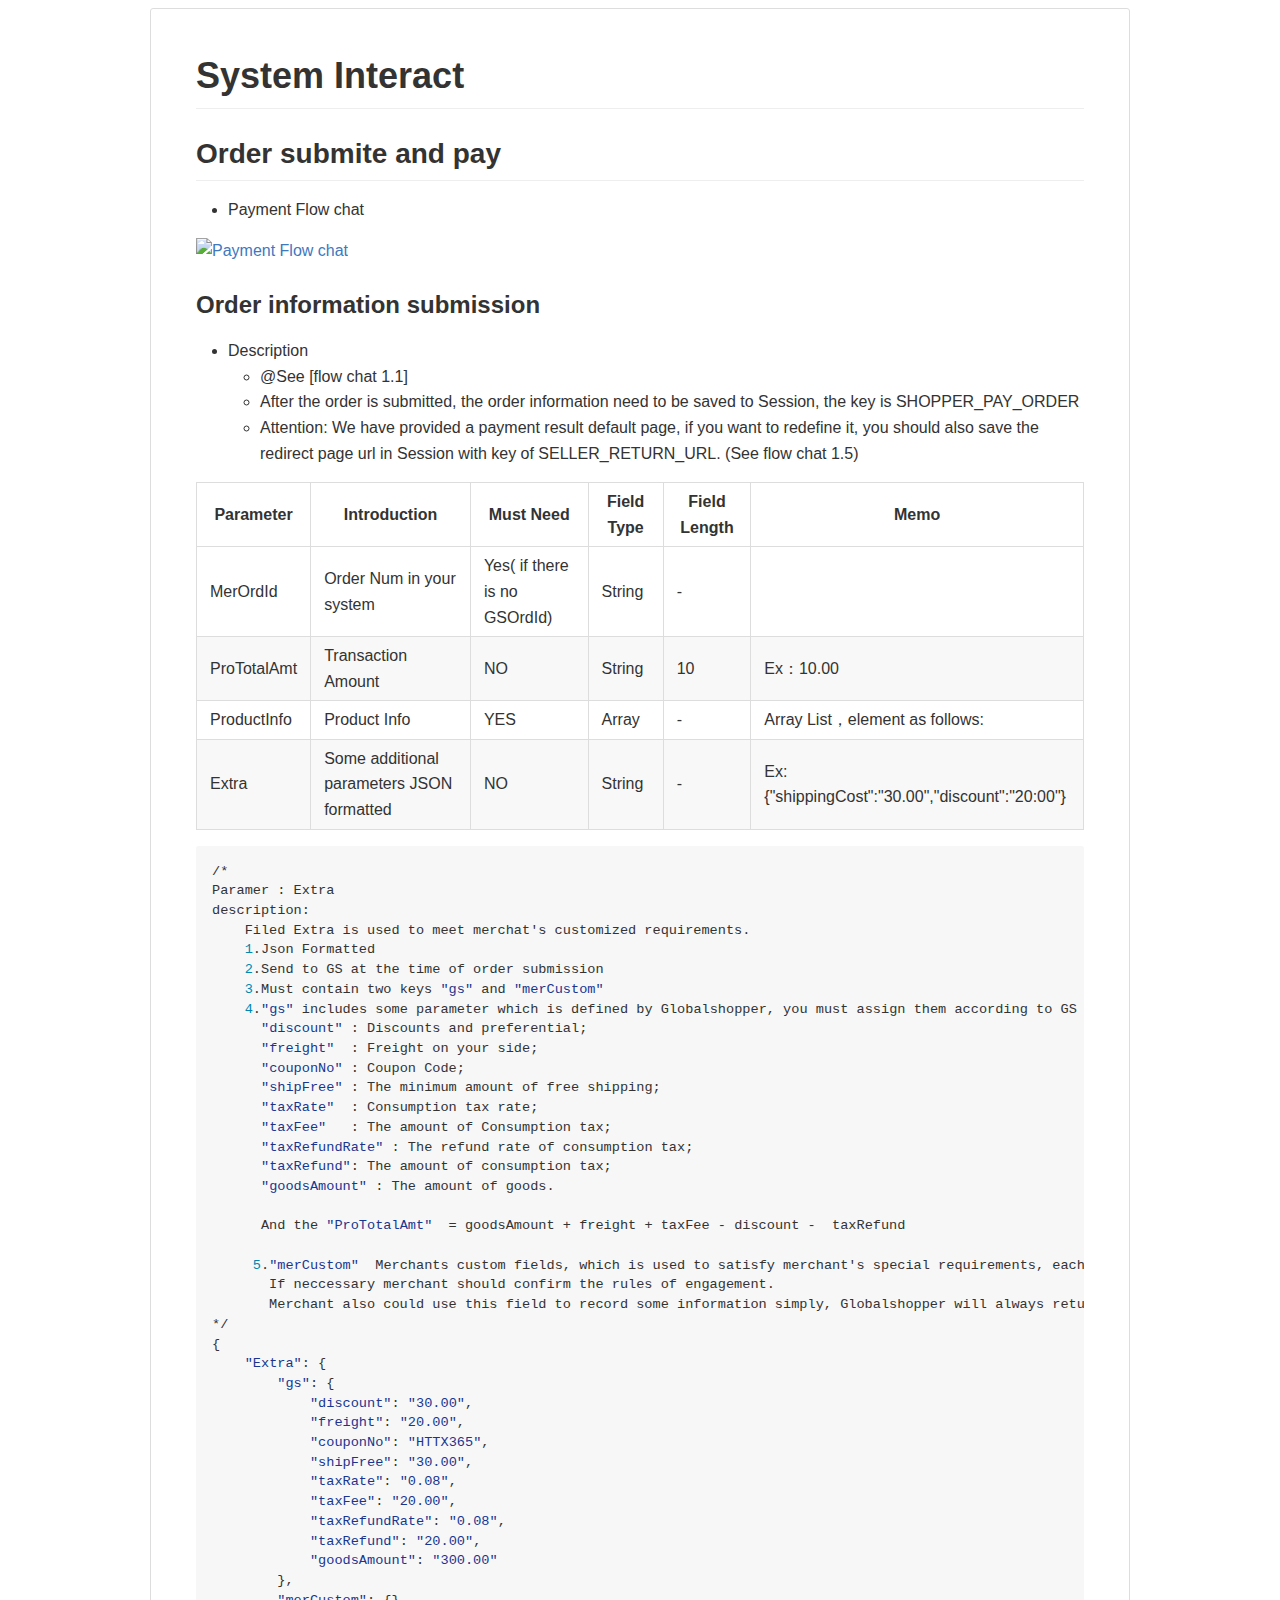
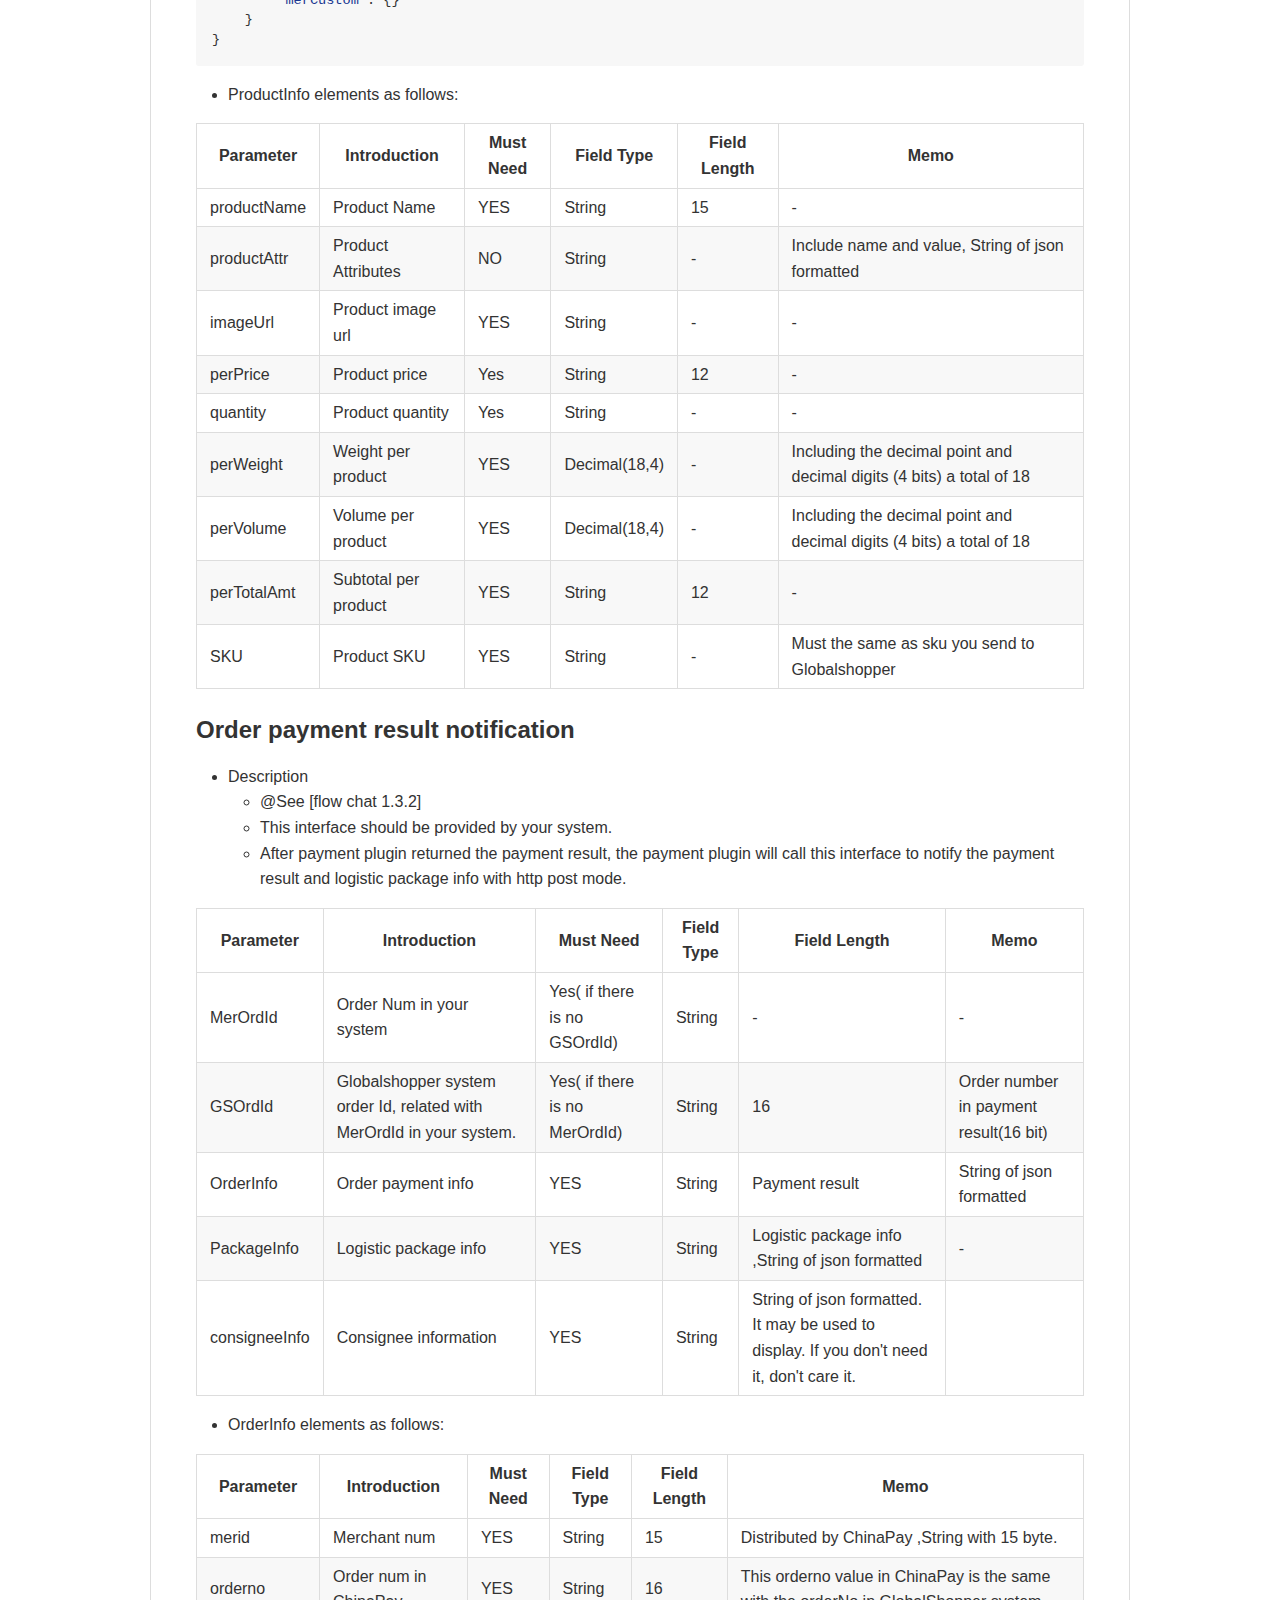
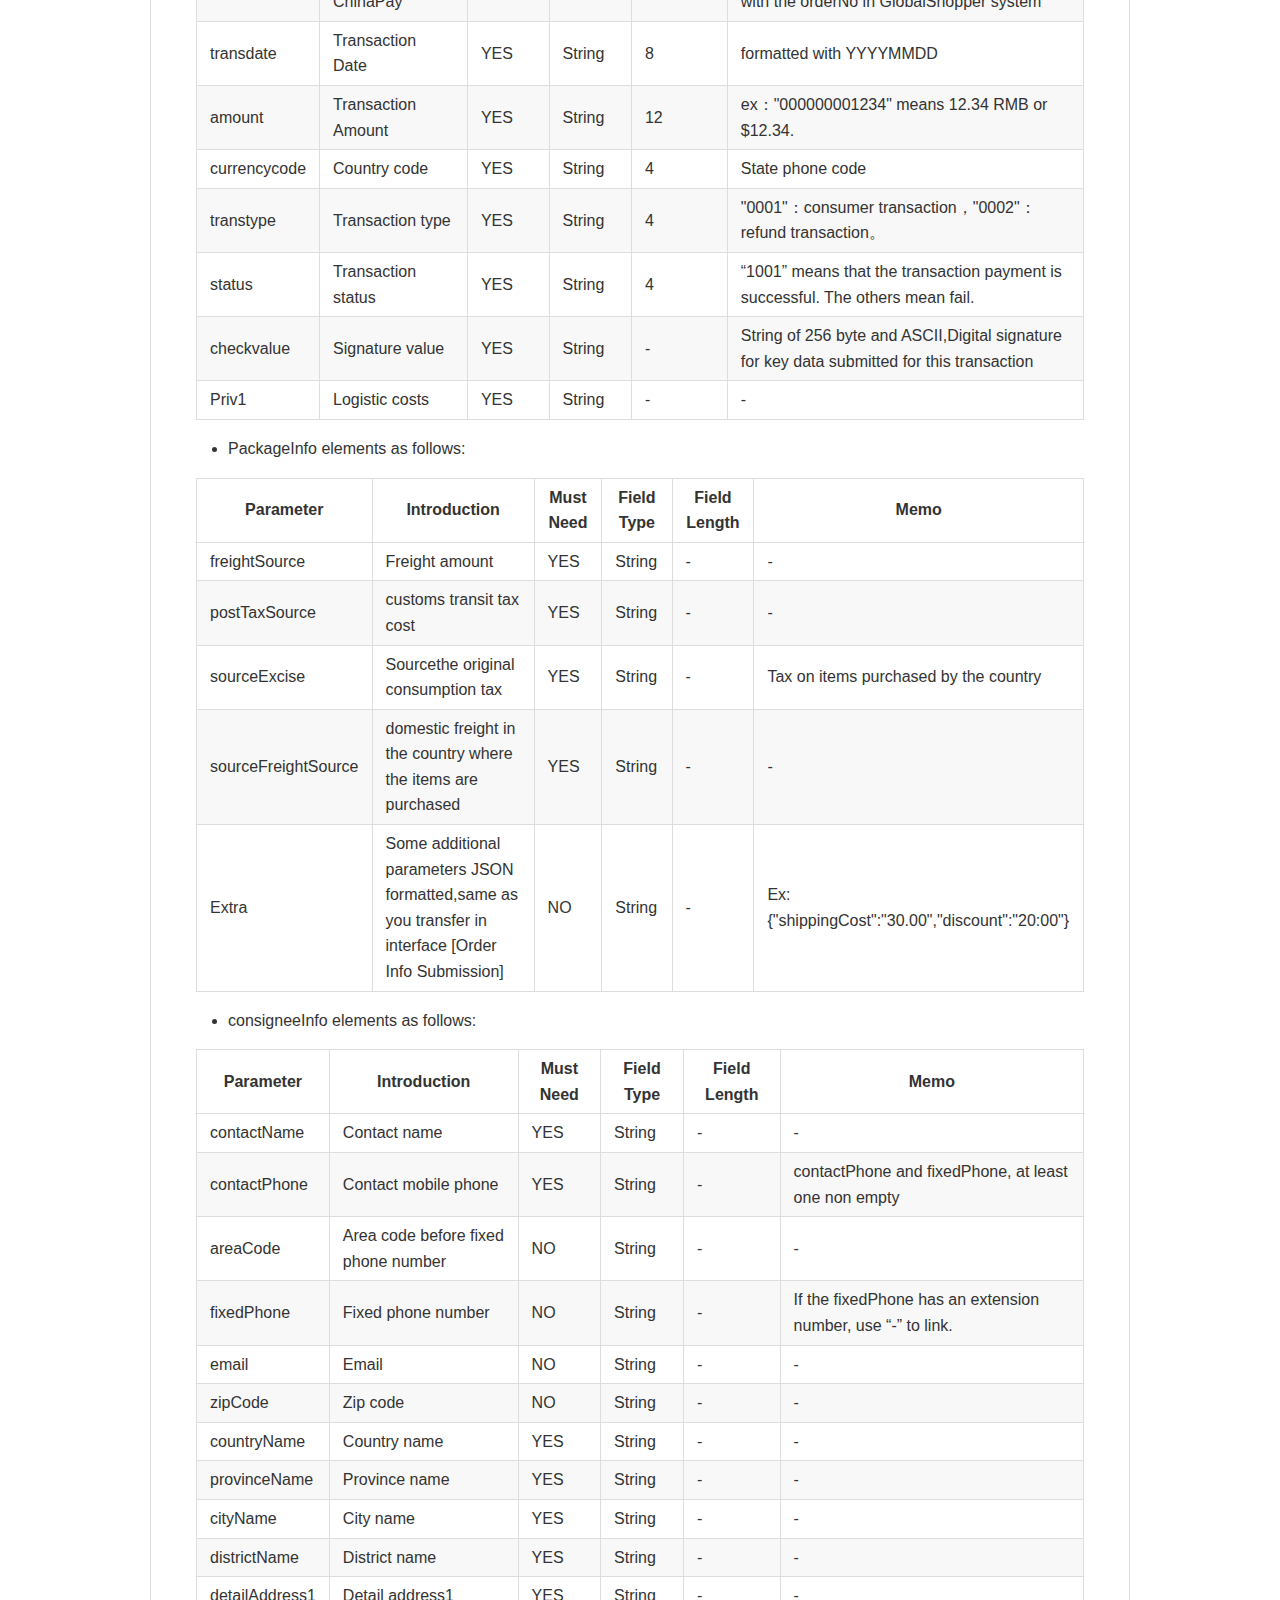
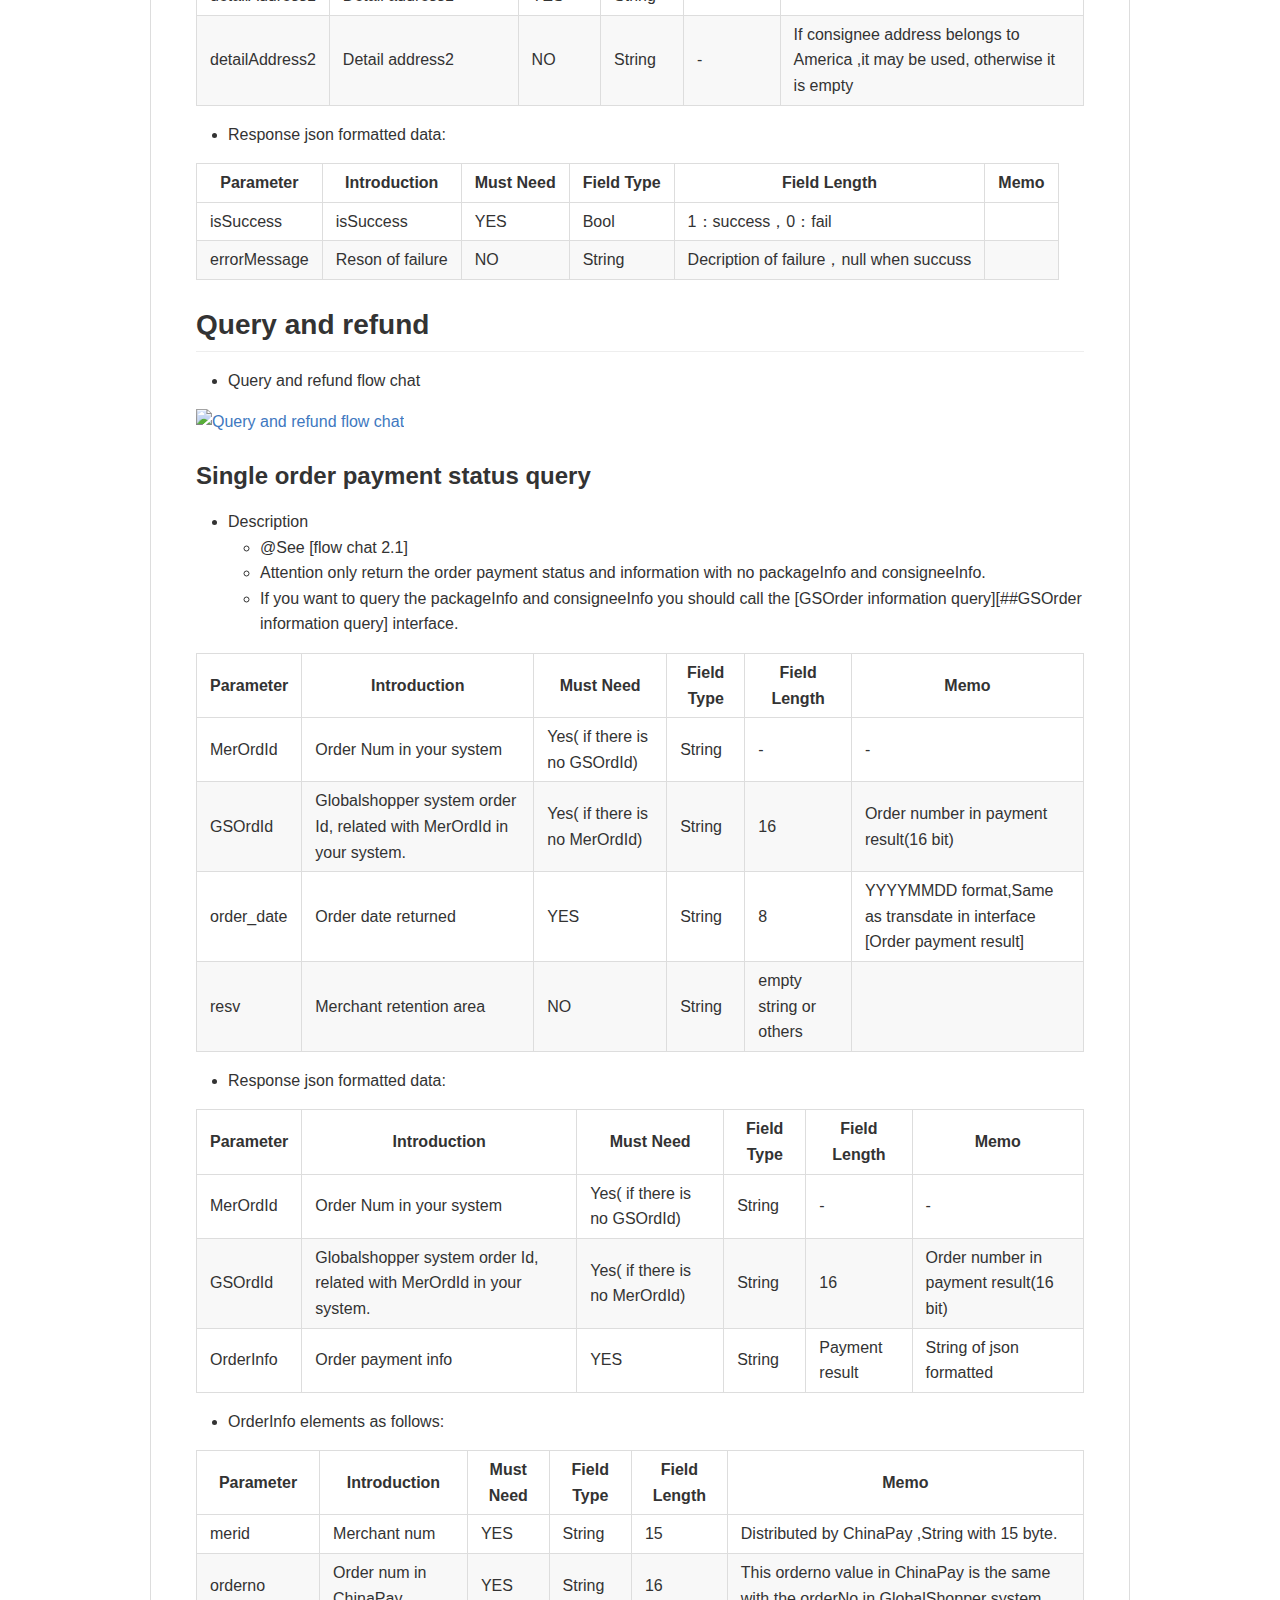
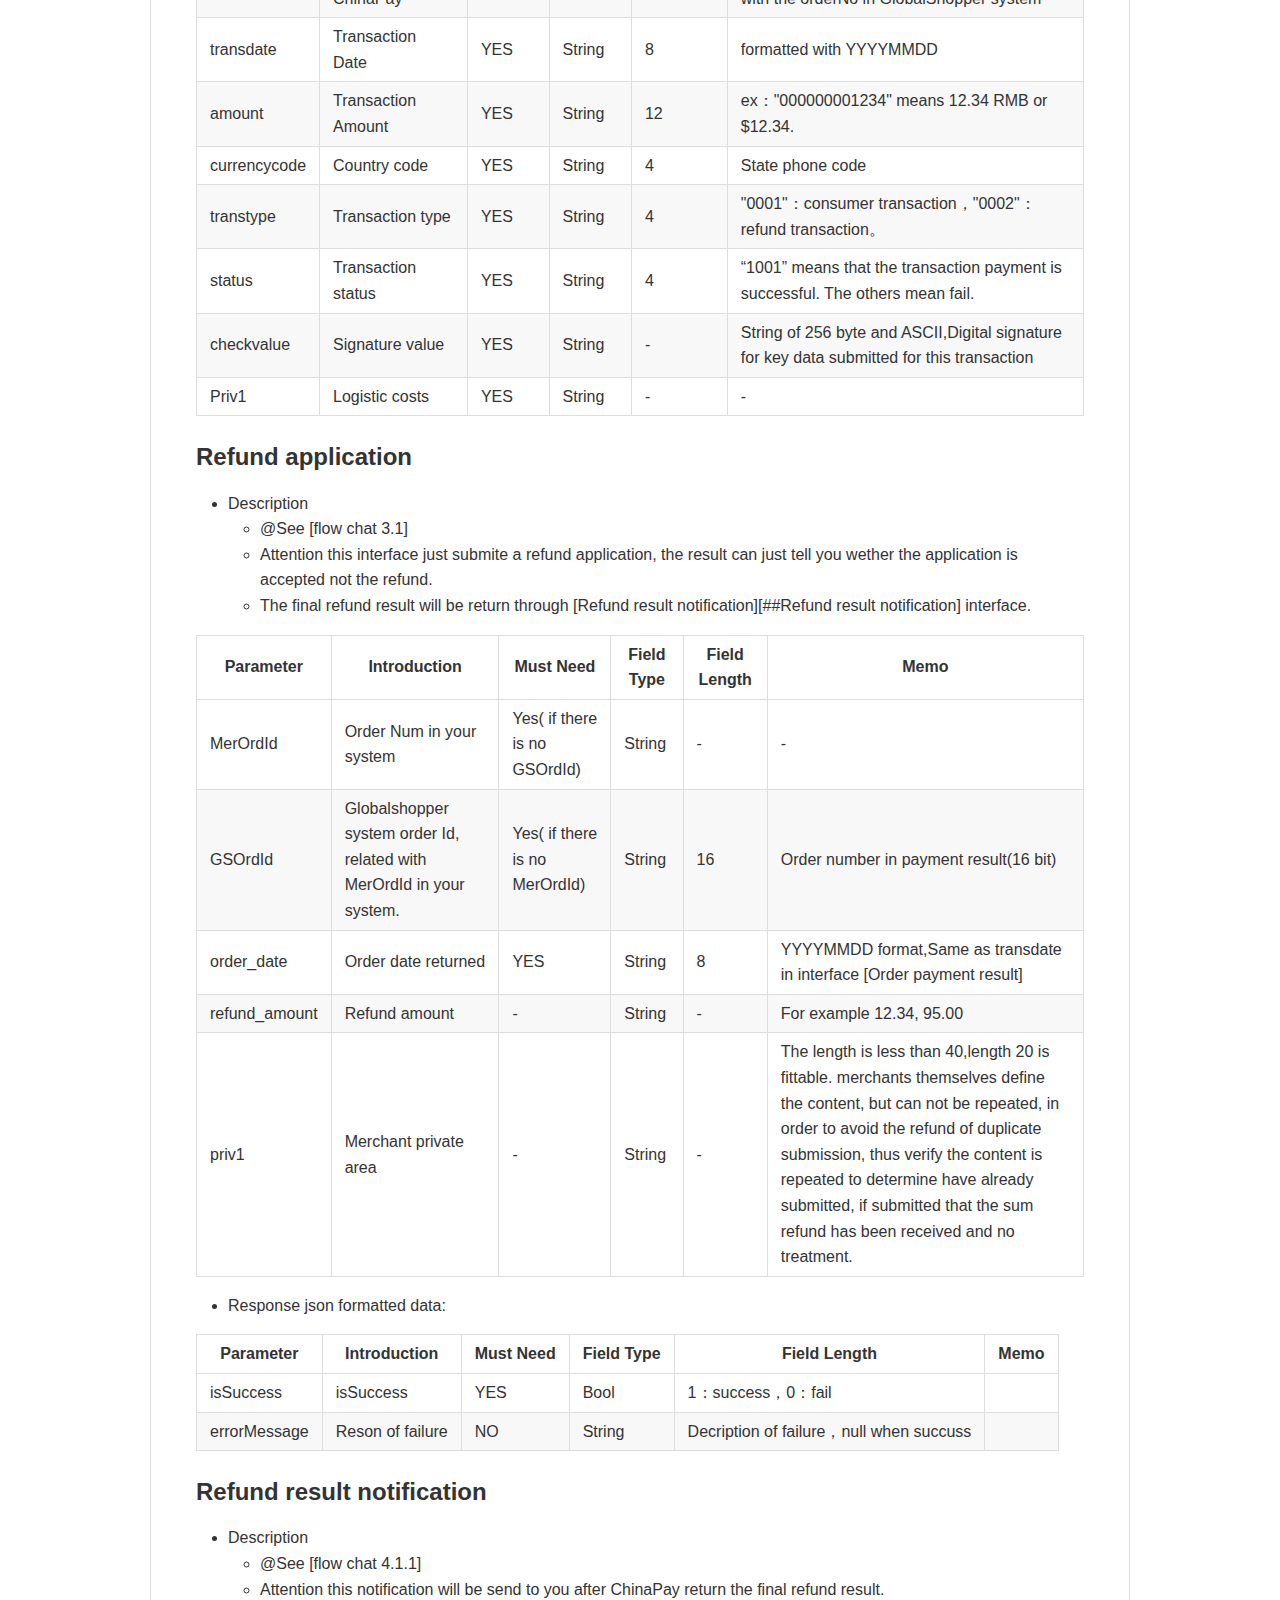
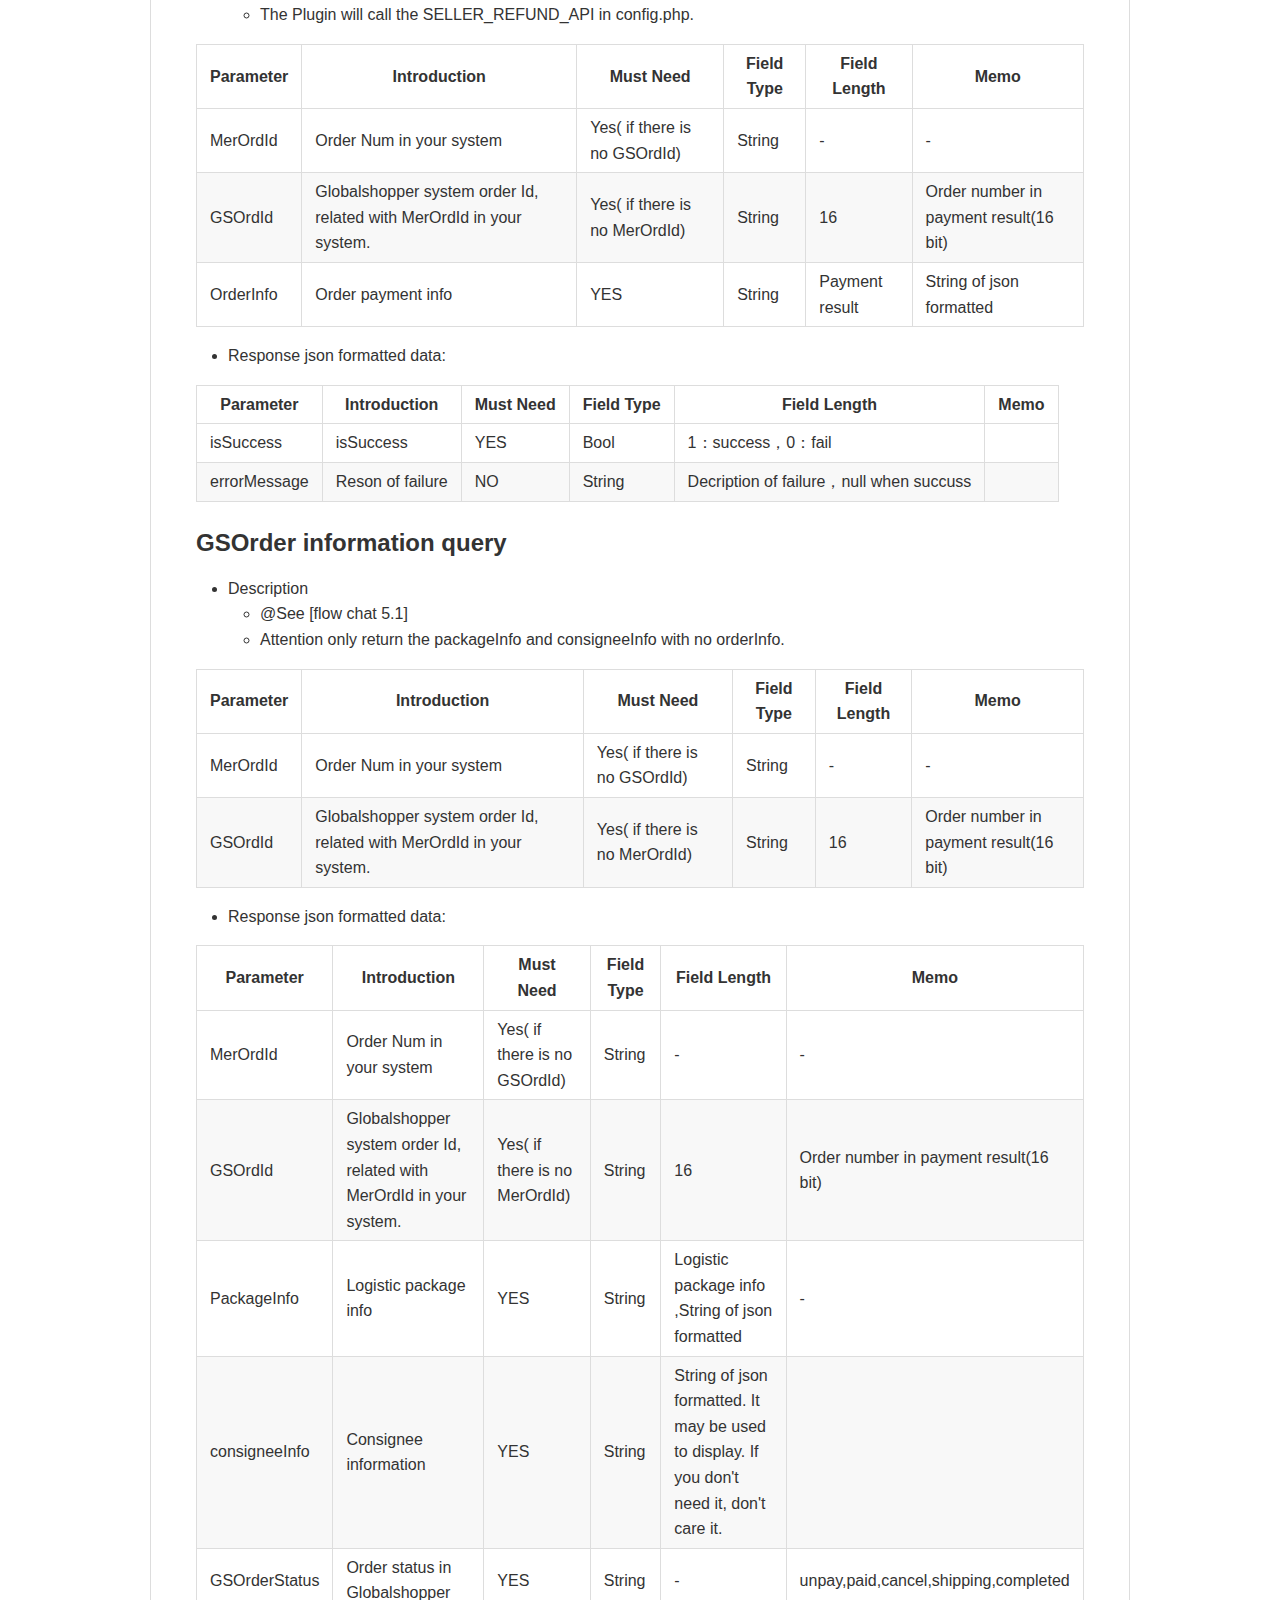
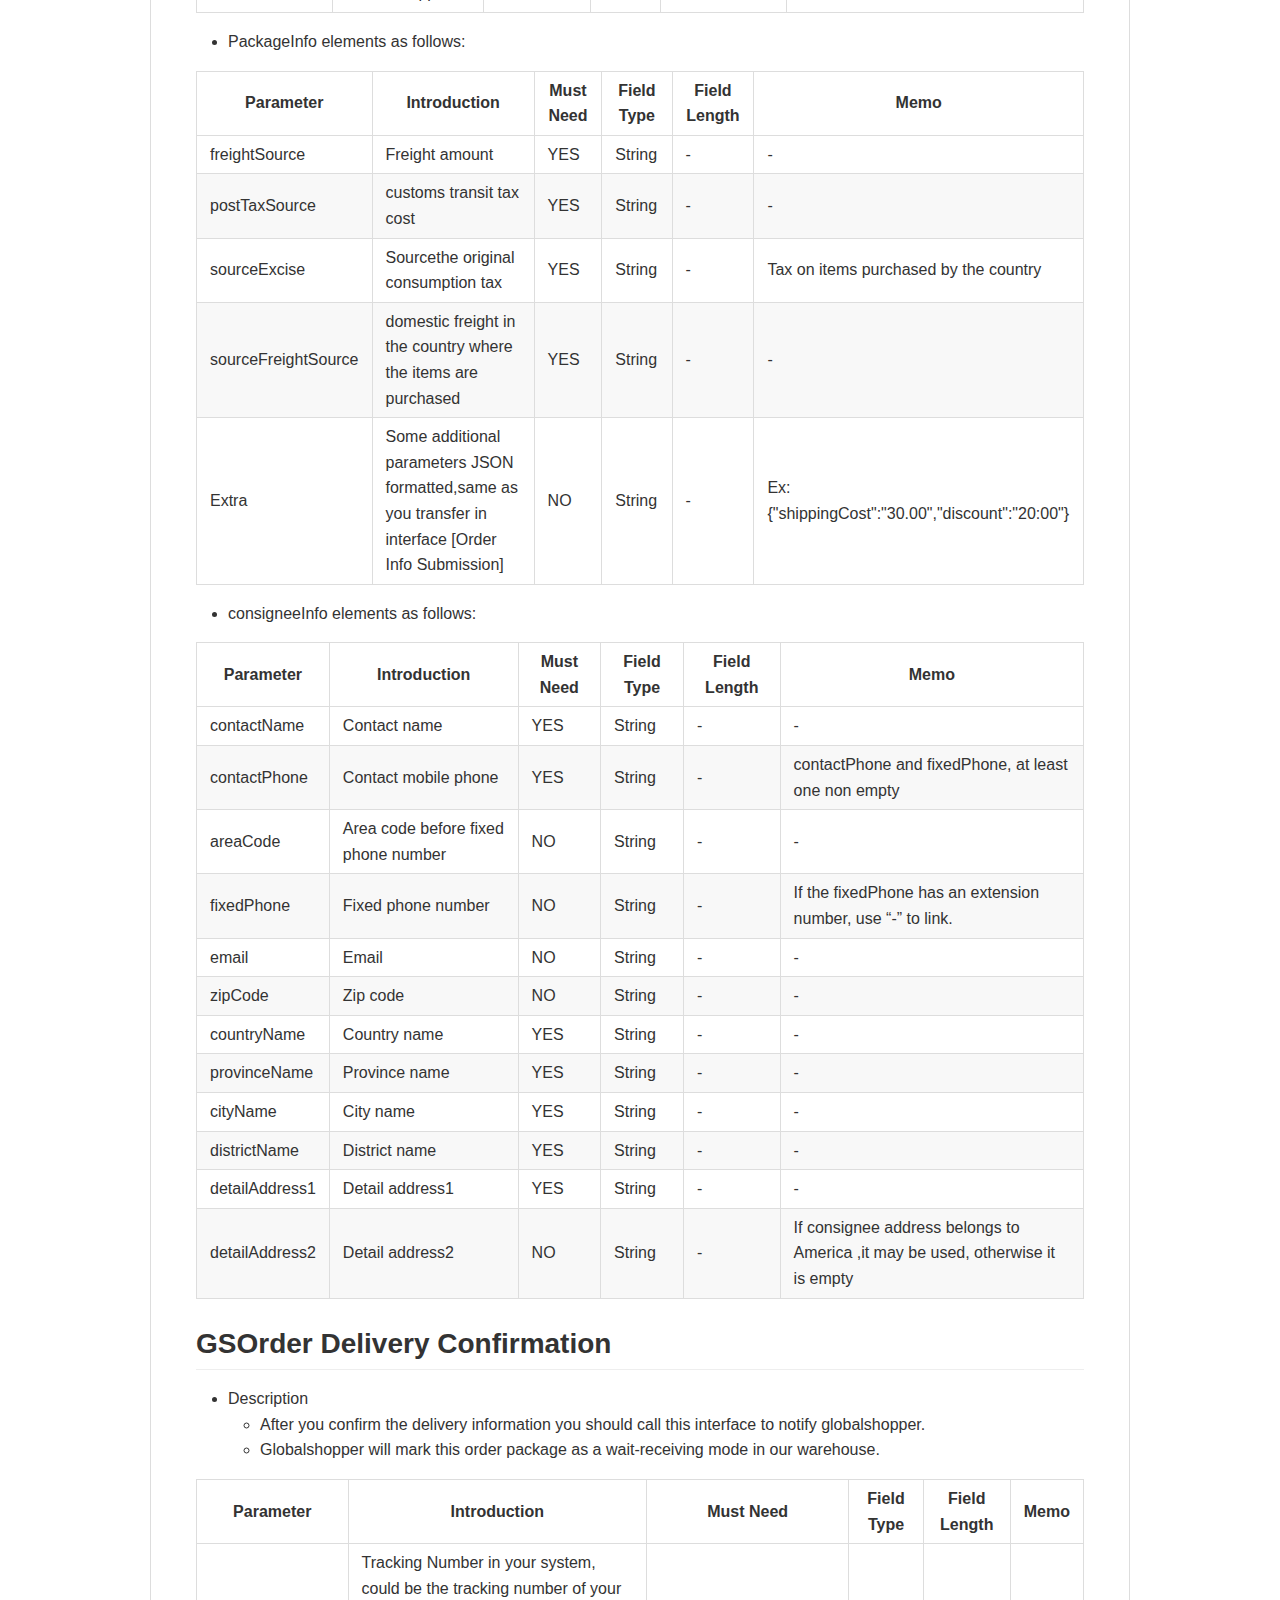
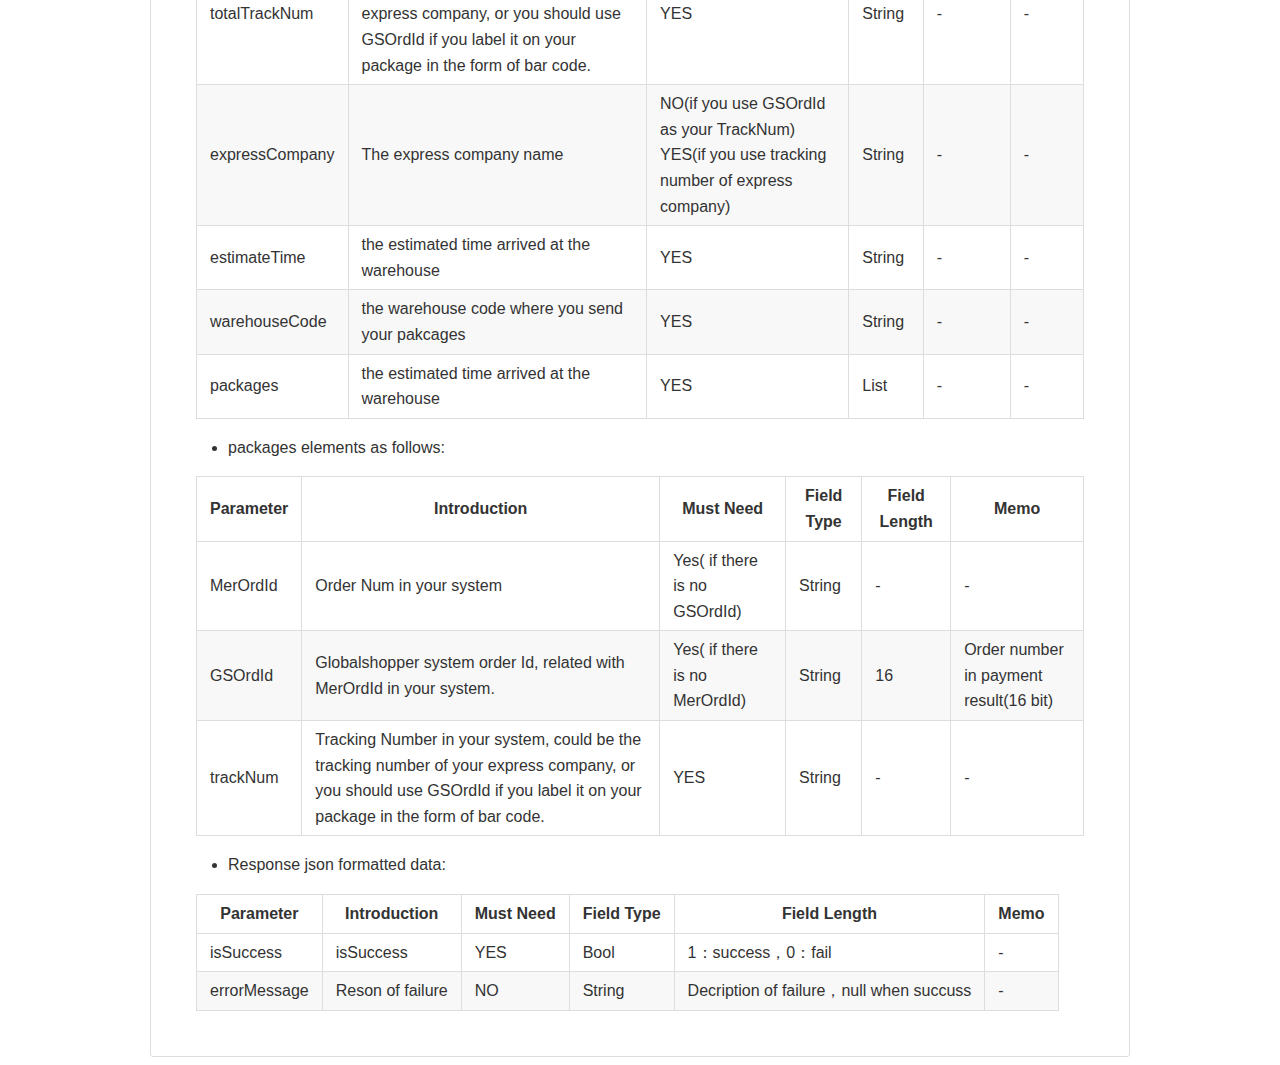
==== commit 1ae1cade: "Add a filed" ====
--- a/interface_specify.html
+++ b/interface_specify.html
@@ -794,6 +794,48 @@
 </tbody>
 </table>
 
+<div class="highlight highlight-source-json"><pre>/*
+Paramer : Extra
+description:
+    Filed Extra is used to meet merchat's customized requirements.
+    <span class="pl-c1">1</span>.Json Formatted
+    <span class="pl-c1">2</span>.Send to GS at the time of order submission
+    <span class="pl-c1">3</span>.Must contain two keys <span class="pl-s"><span class="pl-pds">"</span>gs<span class="pl-pds">"</span></span> and <span class="pl-s"><span class="pl-pds">"</span>merCustom<span class="pl-pds">"</span></span>
+    <span class="pl-c1">4</span>.<span class="pl-s"><span class="pl-pds">"</span>gs<span class="pl-pds">"</span></span> includes some parameter which is defined by Globalshopper, you must assign them according to GS specification. 
+      <span class="pl-s"><span class="pl-pds">"</span>discount<span class="pl-pds">"</span></span> : Discounts and preferential;
+      <span class="pl-s"><span class="pl-pds">"</span>freight<span class="pl-pds">"</span></span>  : Freight on your side;
+      <span class="pl-s"><span class="pl-pds">"</span>couponNo<span class="pl-pds">"</span></span> : Coupon Code;
+      <span class="pl-s"><span class="pl-pds">"</span>shipFree<span class="pl-pds">"</span></span> : The minimum amount of free shipping;
+      <span class="pl-s"><span class="pl-pds">"</span>taxRate<span class="pl-pds">"</span></span>  : Consumption tax rate;
+      <span class="pl-s"><span class="pl-pds">"</span>taxFee<span class="pl-pds">"</span></span>   : The amount of Consumption tax;
+      <span class="pl-s"><span class="pl-pds">"</span>taxRefundRate<span class="pl-pds">"</span></span> : The refund rate of consumption tax;
+      <span class="pl-s"><span class="pl-pds">"</span>taxRefund<span class="pl-pds">"</span></span>: The amount of consumption tax;
+      <span class="pl-s"><span class="pl-pds">"</span>goodsAmount<span class="pl-pds">"</span></span> : The amount of goods.
+
+      And the <span class="pl-s"><span class="pl-pds">"</span>ProTotalAmt<span class="pl-pds">"</span></span>  = goodsAmount + freight + taxFee - discount -  taxRefund
+
+     <span class="pl-c1">5</span>.<span class="pl-s"><span class="pl-pds">"</span>merCustom<span class="pl-pds">"</span></span>  Merchants custom fields, which is used to satisfy merchant's special requirements, each merchant will   be different.
+       If neccessary merchant should confirm the rules of engagement.
+       Merchant also could use this field to record some information simply, Globalshopper will always return this field to merchant in <span class="pl-s"><span class="pl-pds">"</span>Packageinfo<span class="pl-pds">"</span></span> with no-treatment.
+*/
+{
+    <span class="pl-s"><span class="pl-pds">"</span>Extra<span class="pl-pds">"</span></span>: {
+        <span class="pl-s"><span class="pl-pds">"</span>gs<span class="pl-pds">"</span></span>: {
+            <span class="pl-s"><span class="pl-pds">"</span>discount<span class="pl-pds">"</span></span>: <span class="pl-s"><span class="pl-pds">"</span>30.00<span class="pl-pds">"</span></span>,
+            <span class="pl-s"><span class="pl-pds">"</span>freight<span class="pl-pds">"</span></span>: <span class="pl-s"><span class="pl-pds">"</span>20.00<span class="pl-pds">"</span></span>,
+            <span class="pl-s"><span class="pl-pds">"</span>couponNo<span class="pl-pds">"</span></span>: <span class="pl-s"><span class="pl-pds">"</span>HTTX365<span class="pl-pds">"</span></span>,
+            <span class="pl-s"><span class="pl-pds">"</span>shipFree<span class="pl-pds">"</span></span>: <span class="pl-s"><span class="pl-pds">"</span>30.00<span class="pl-pds">"</span></span>,
+            <span class="pl-s"><span class="pl-pds">"</span>taxRate<span class="pl-pds">"</span></span>: <span class="pl-s"><span class="pl-pds">"</span>0.08<span class="pl-pds">"</span></span>,
+            <span class="pl-s"><span class="pl-pds">"</span>taxFee<span class="pl-pds">"</span></span>: <span class="pl-s"><span class="pl-pds">"</span>20.00<span class="pl-pds">"</span></span>,
+            <span class="pl-s"><span class="pl-pds">"</span>taxRefundRate<span class="pl-pds">"</span></span>: <span class="pl-s"><span class="pl-pds">"</span>0.08<span class="pl-pds">"</span></span>,
+            <span class="pl-s"><span class="pl-pds">"</span>taxRefund<span class="pl-pds">"</span></span>: <span class="pl-s"><span class="pl-pds">"</span>20.00<span class="pl-pds">"</span></span>,
+            <span class="pl-s"><span class="pl-pds">"</span>goodsAmount<span class="pl-pds">"</span></span>: <span class="pl-s"><span class="pl-pds">"</span>300.00<span class="pl-pds">"</span></span>
+        },
+        <span class="pl-s"><span class="pl-pds">"</span>merCustom<span class="pl-pds">"</span></span>: {}
+    }
+}
+</pre></div>
+
 <ul>
 <li>ProductInfo elements as follows:</li>
 </ul>
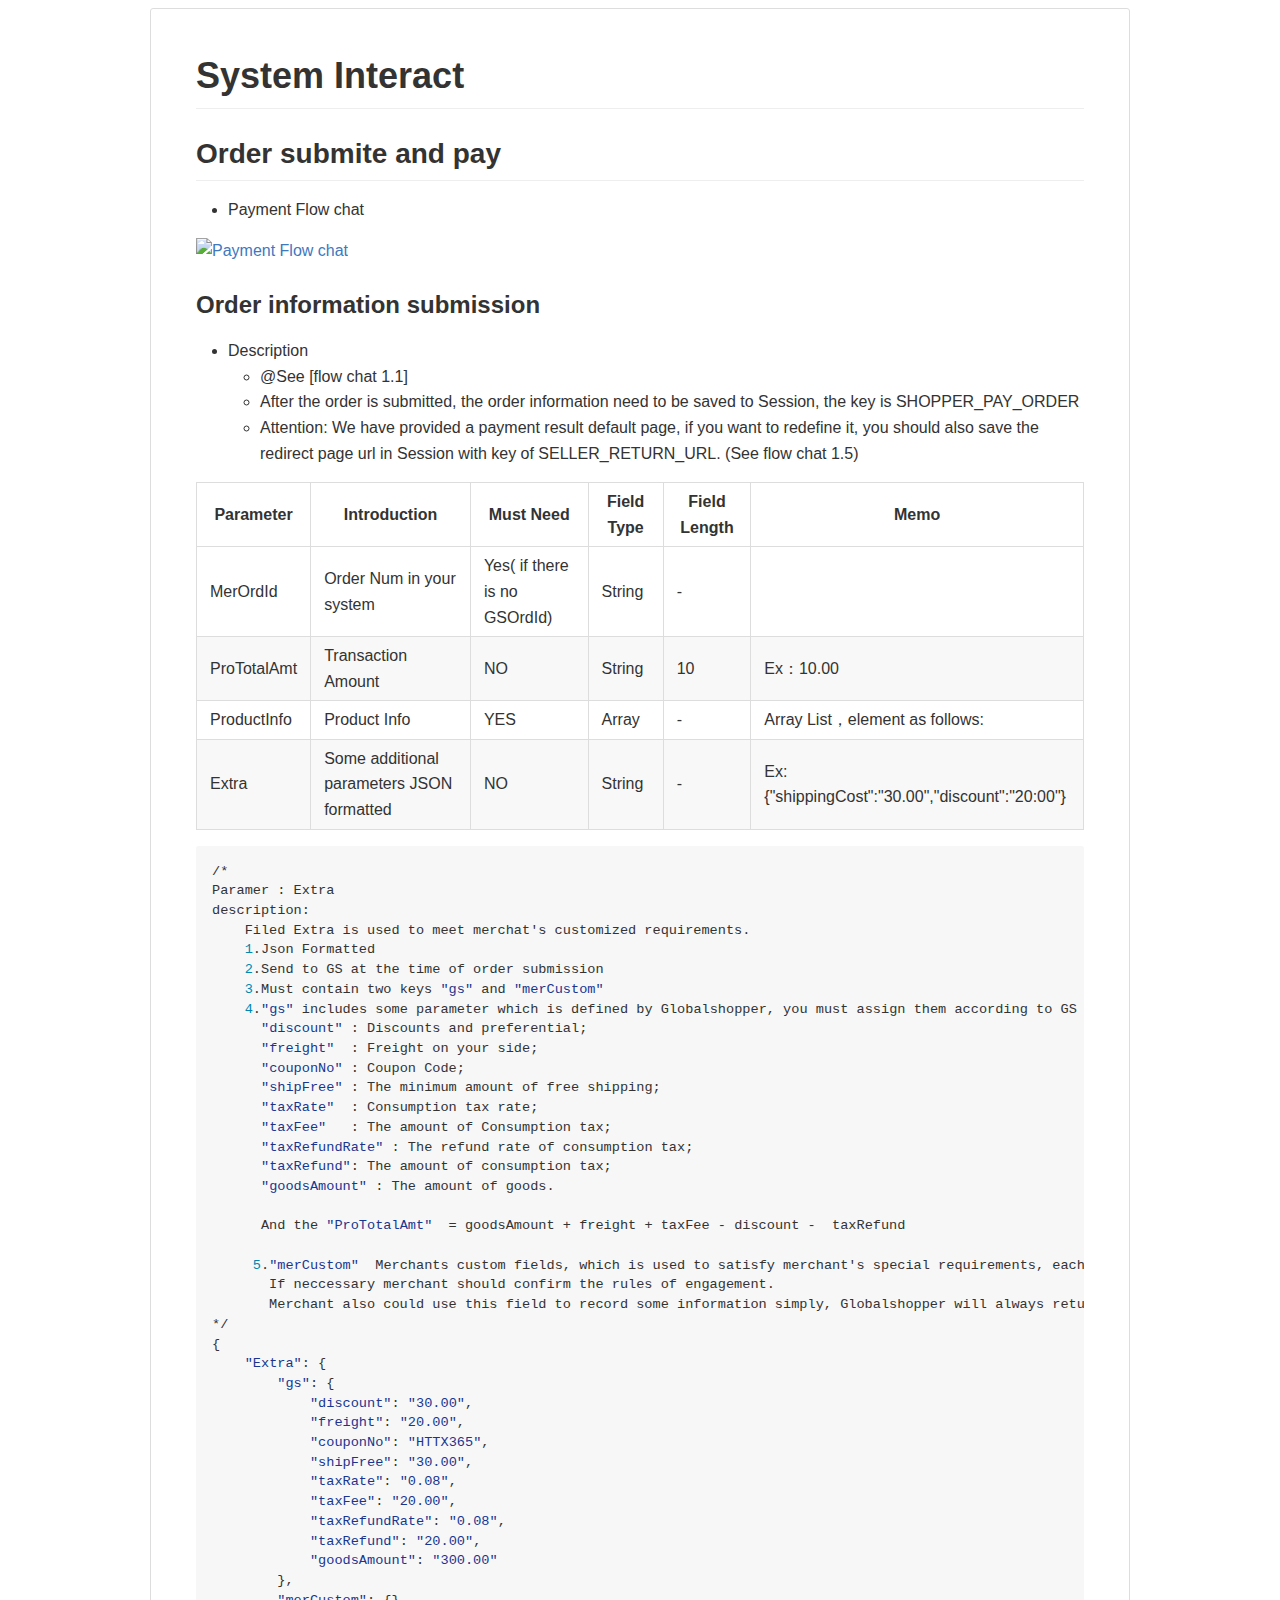
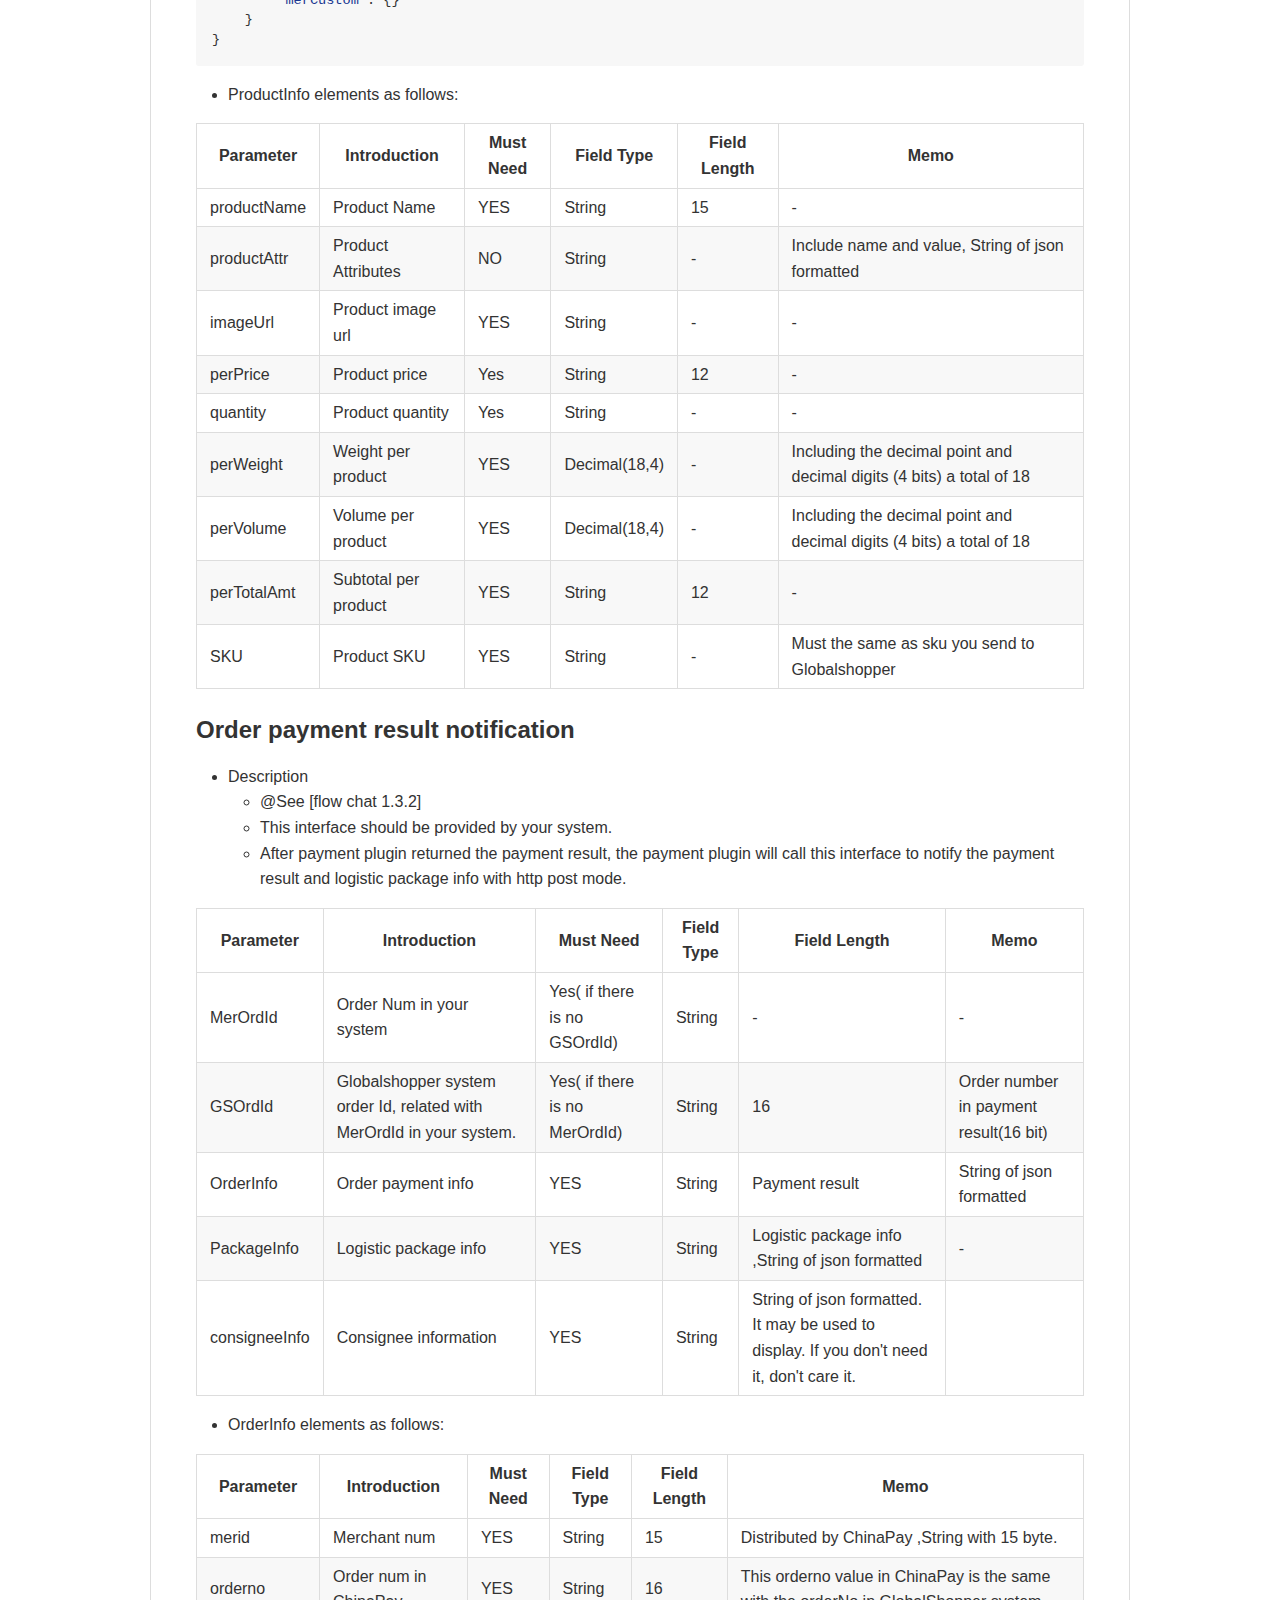
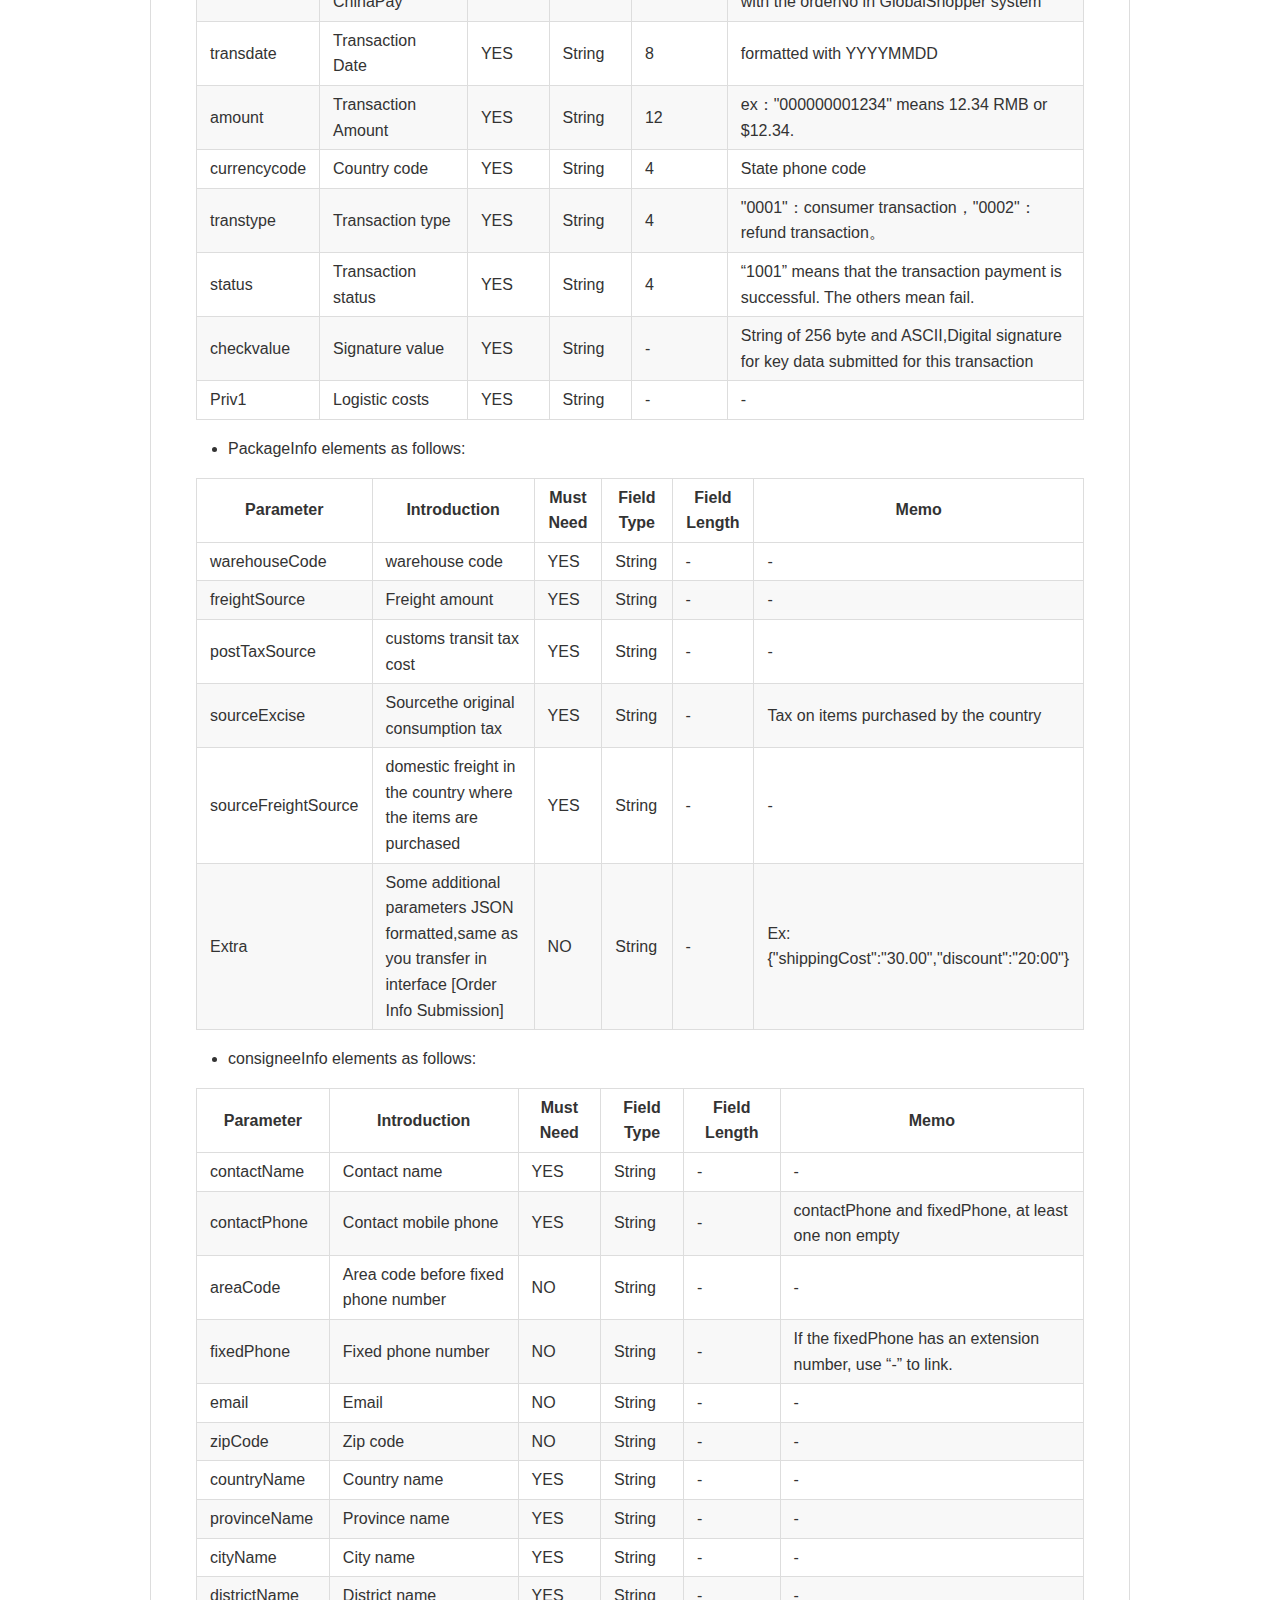
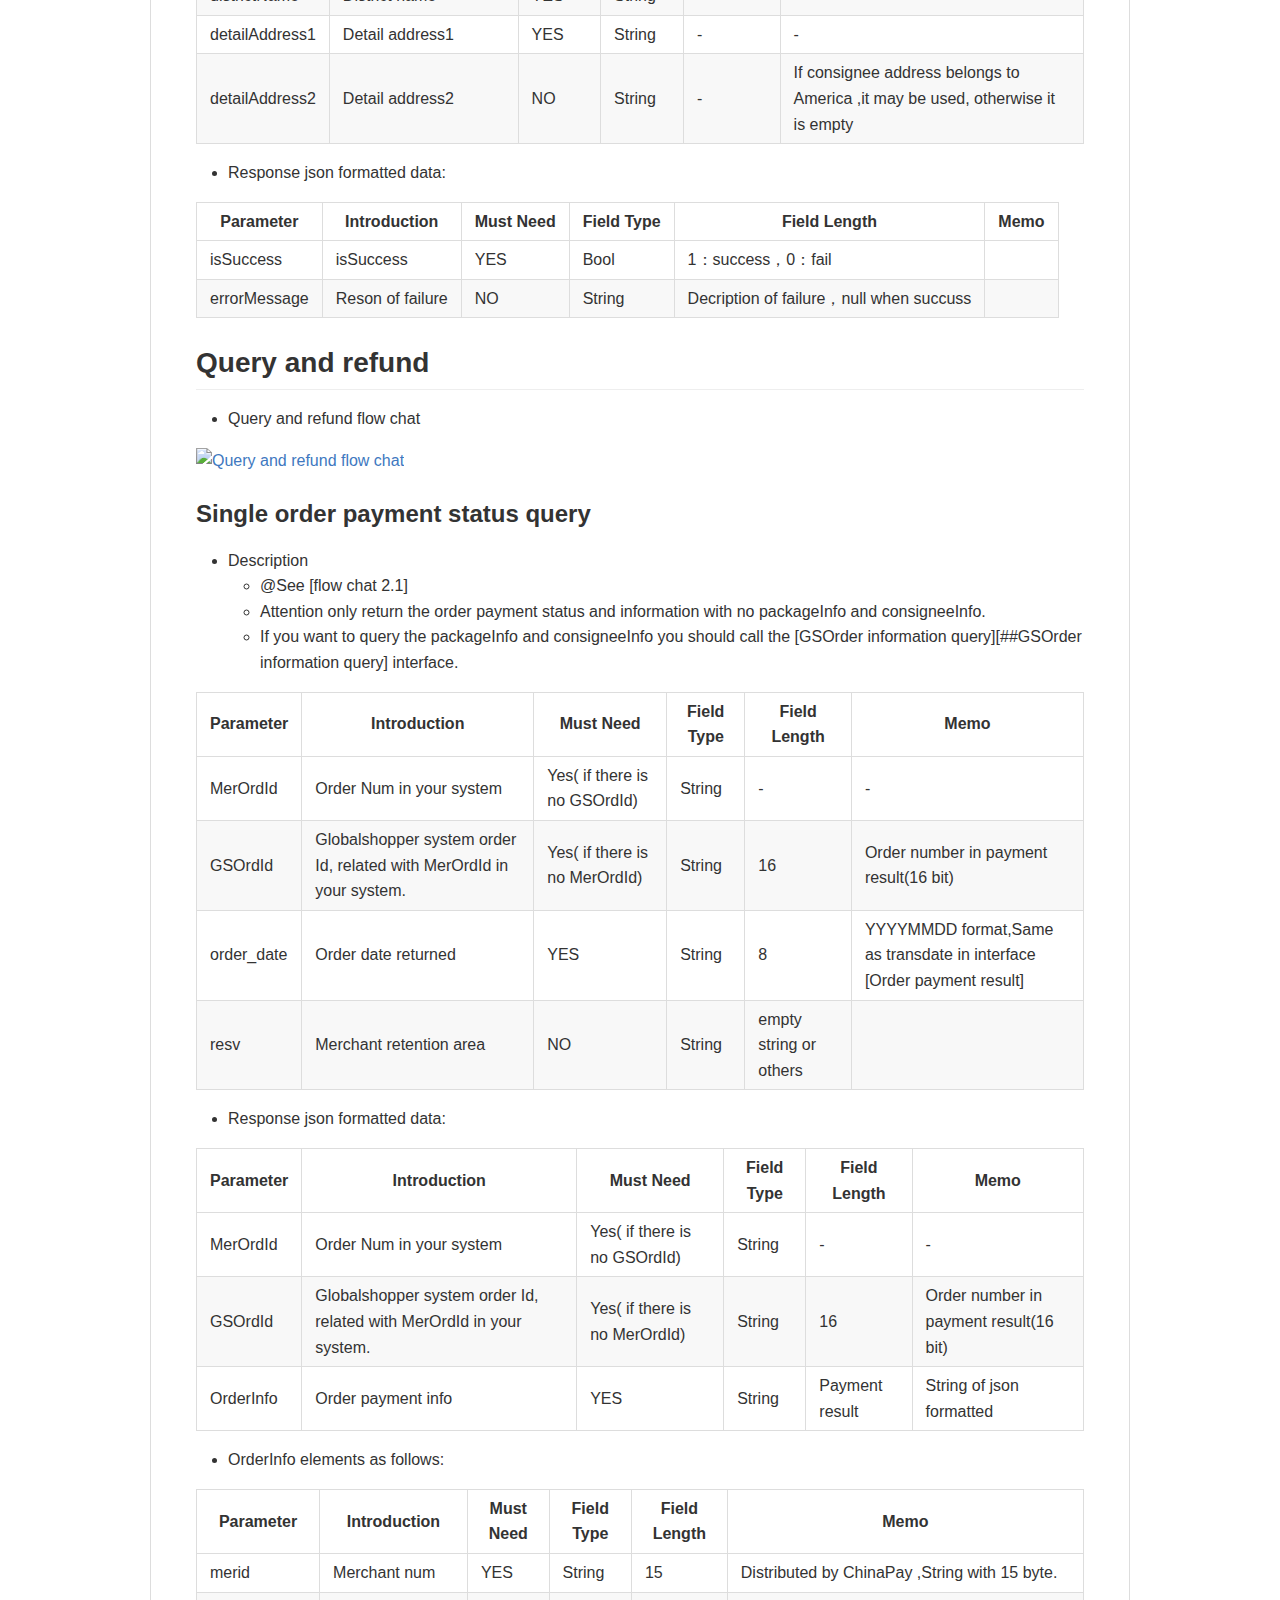
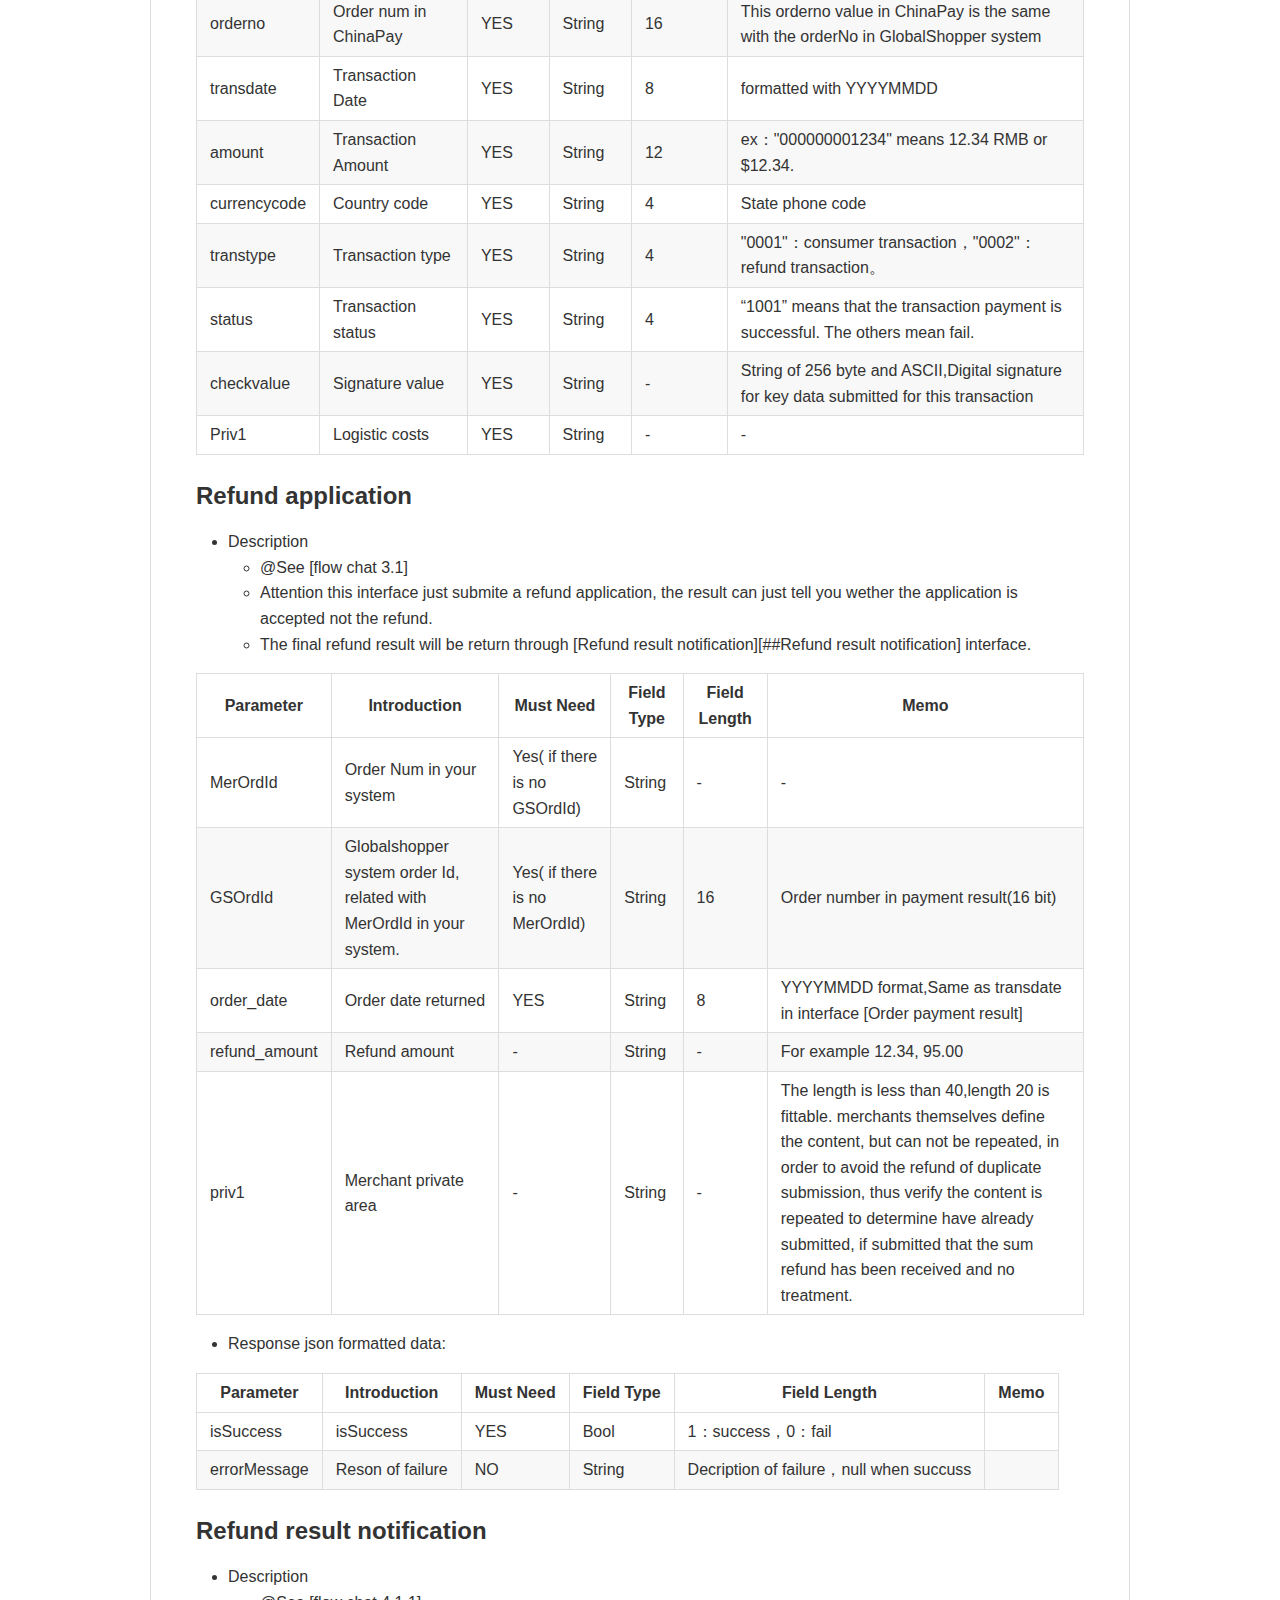
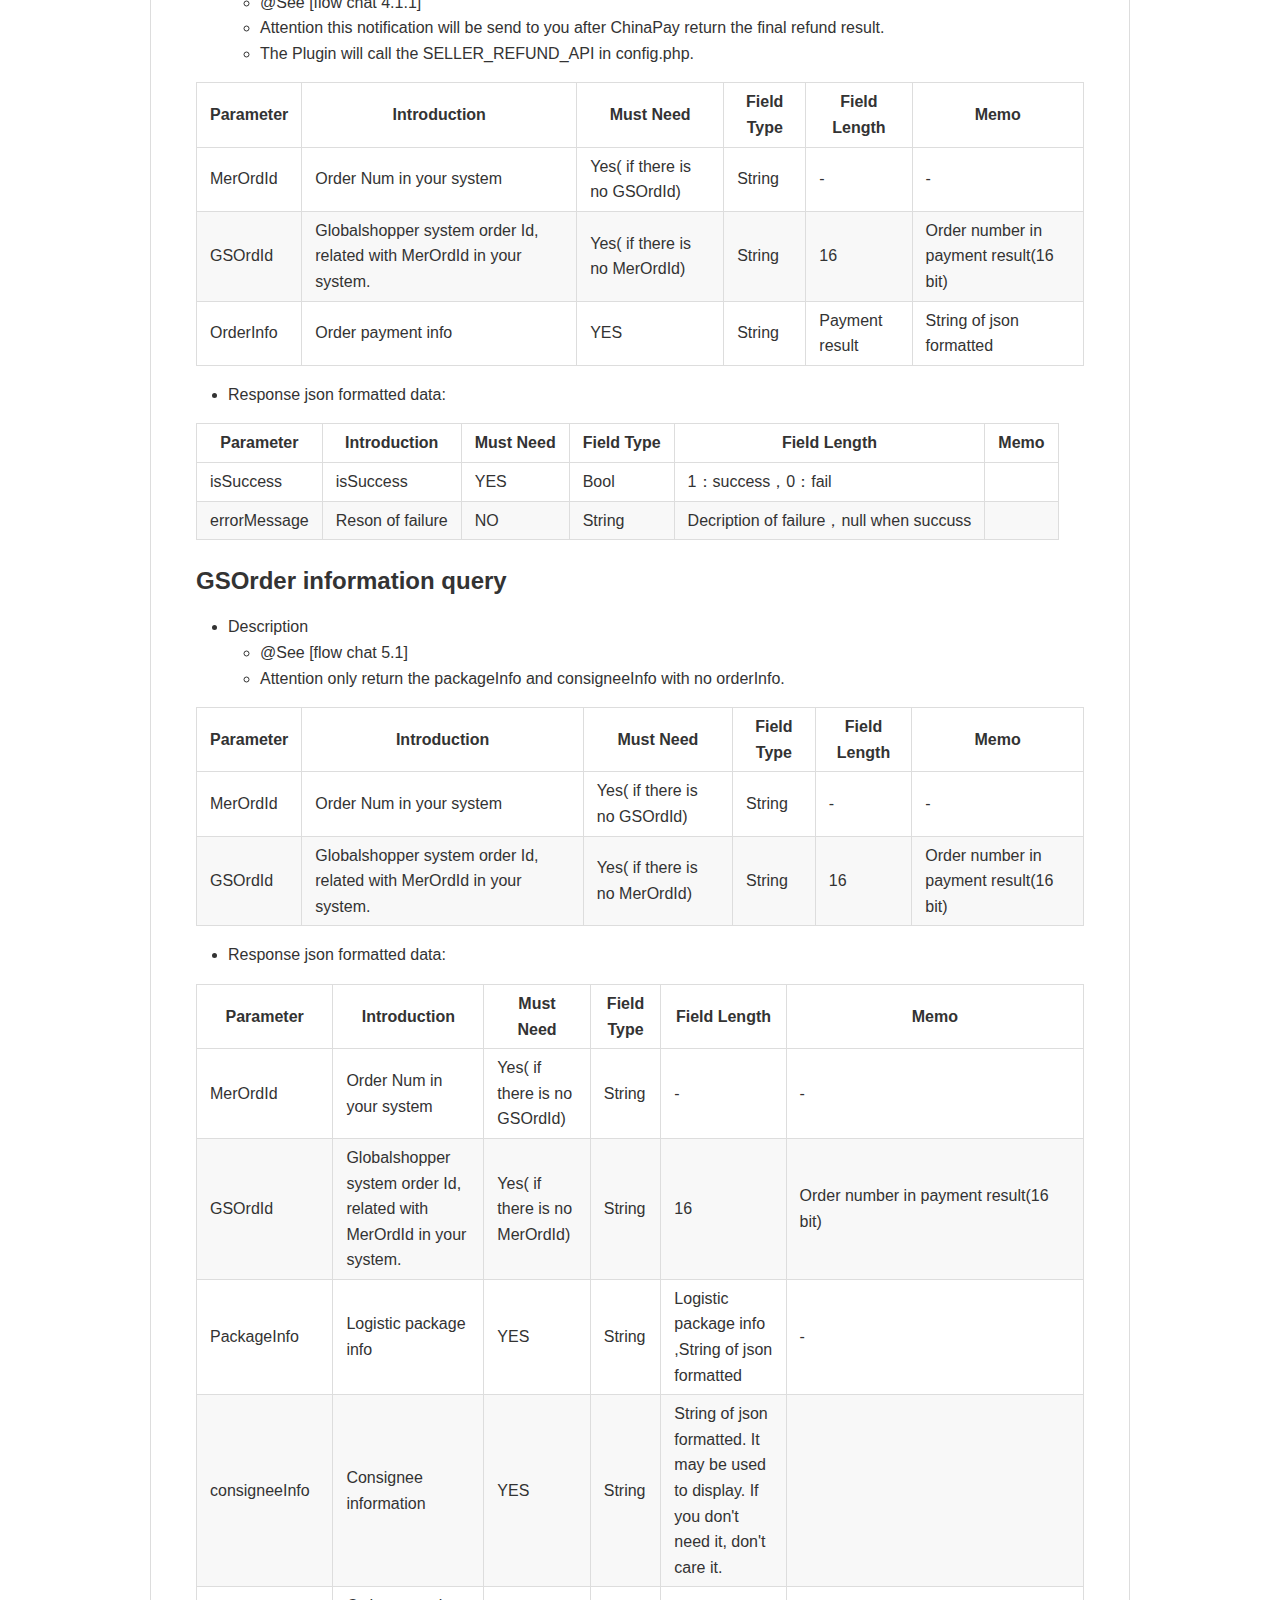
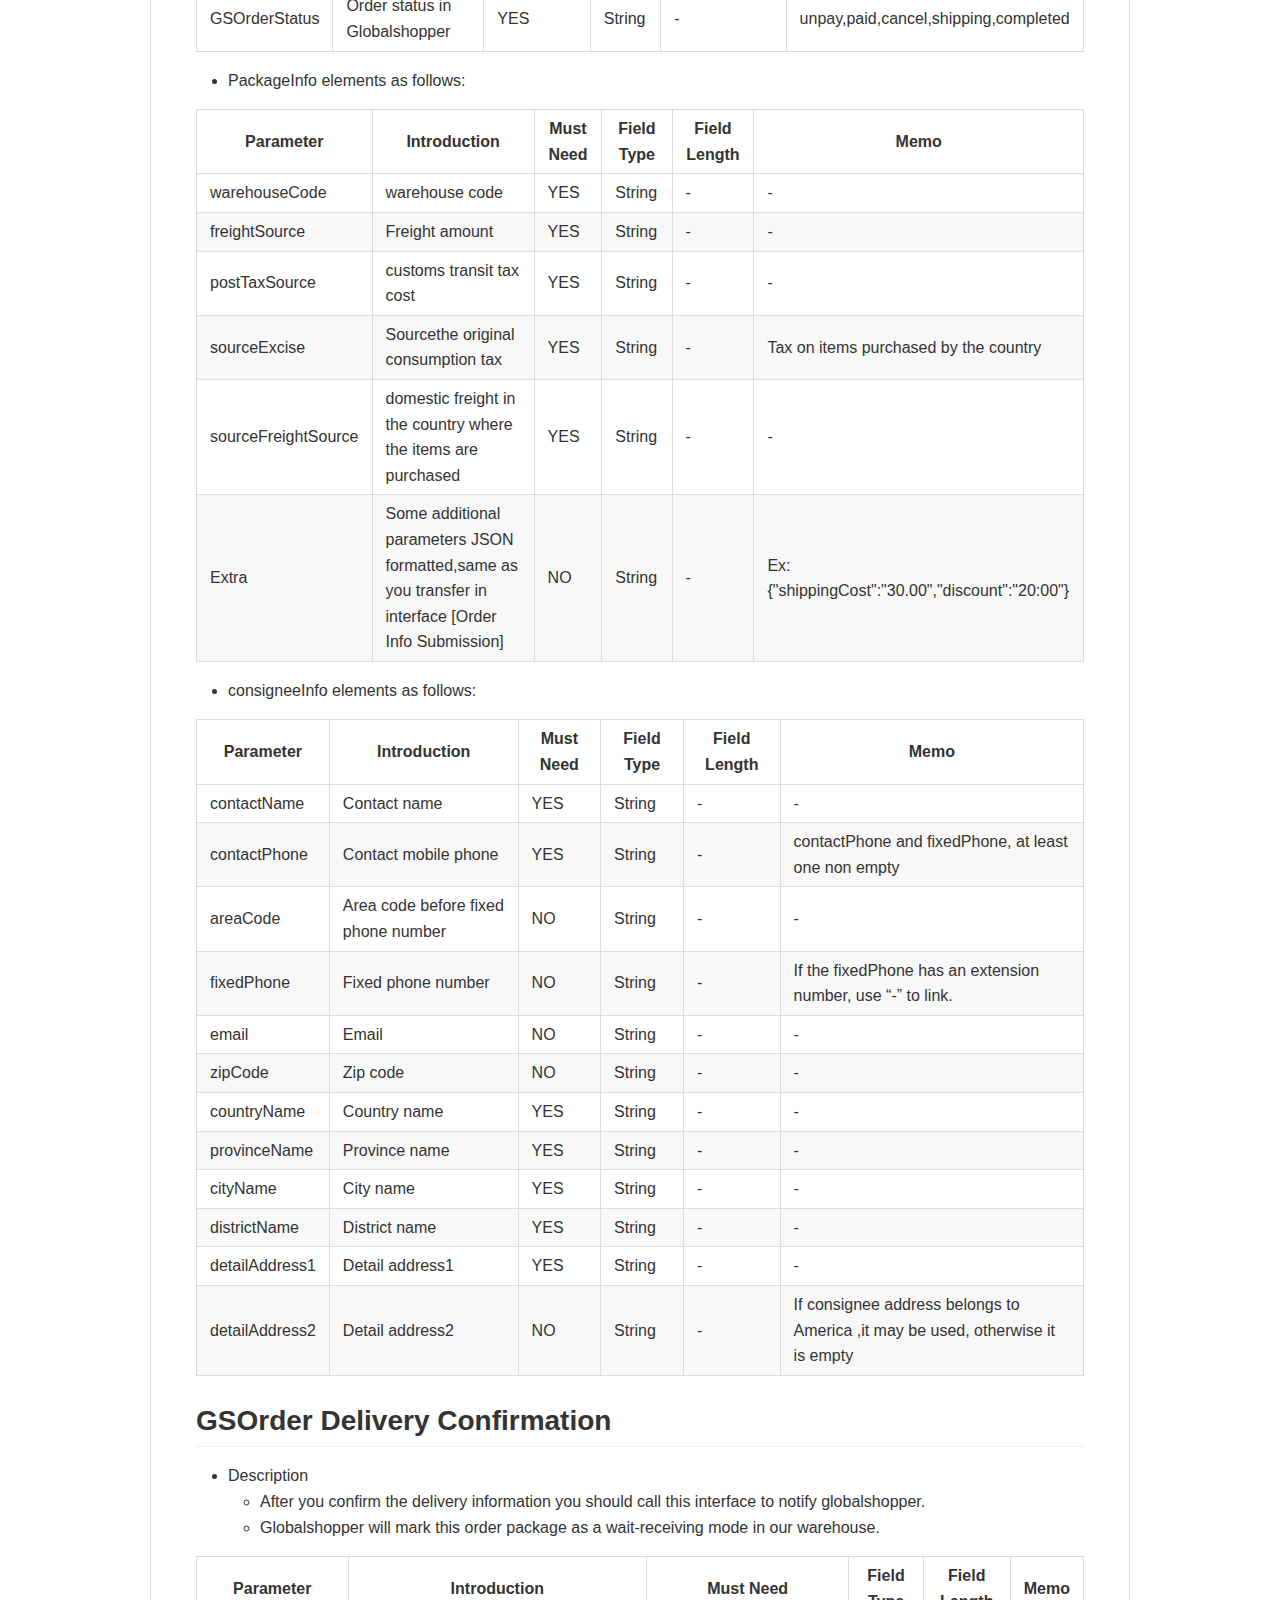
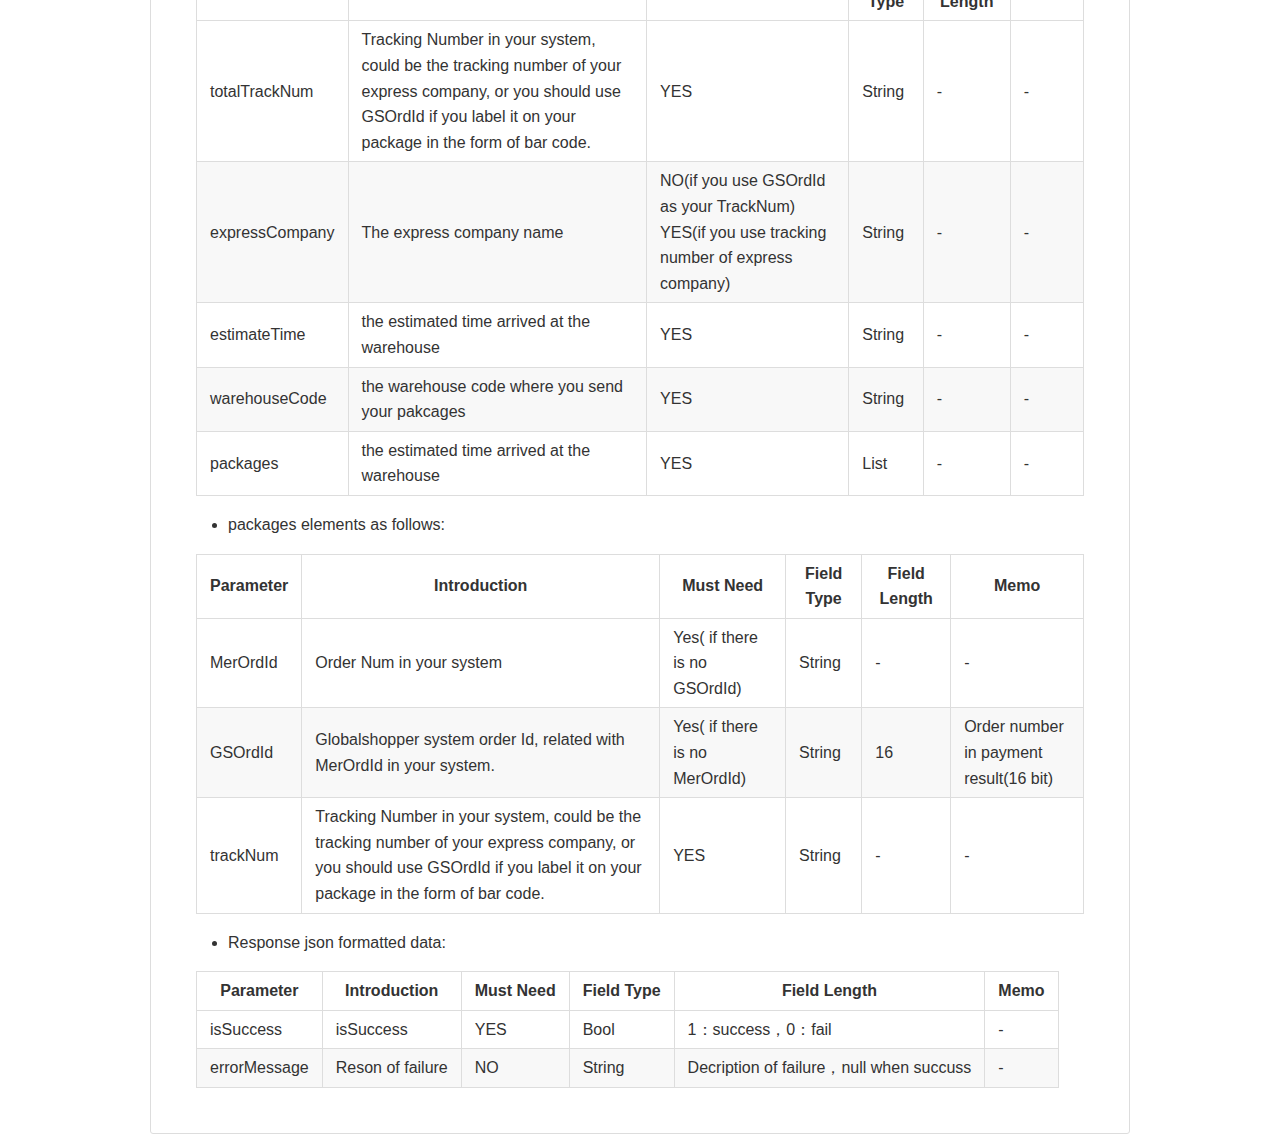
==== commit 2f821b8d: "sasha" ====
--- a/interface_specify.html
+++ b/interface_specify.html
@@ -1104,6 +1104,14 @@
 </thead>
 <tbody>
 <tr>
+<td>warehouseCode</td>
+<td>warehouse code</td>
+<td>YES</td>
+<td>String</td>
+<td>-</td>
+<td>-</td>
+</tr>
+<tr>
 <td>freightSource</td>
 <td>Freight amount</td>
 <td>YES</td>
@@ -1812,6 +1820,14 @@
 </thead>
 <tbody>
 <tr>
+<td>warehouseCode</td>
+<td>warehouse code</td>
+<td>YES</td>
+<td>String</td>
+<td>-</td>
+<td>-</td>
+</tr>
+<tr>
 <td>freightSource</td>
 <td>Freight amount</td>
 <td>YES</td>
